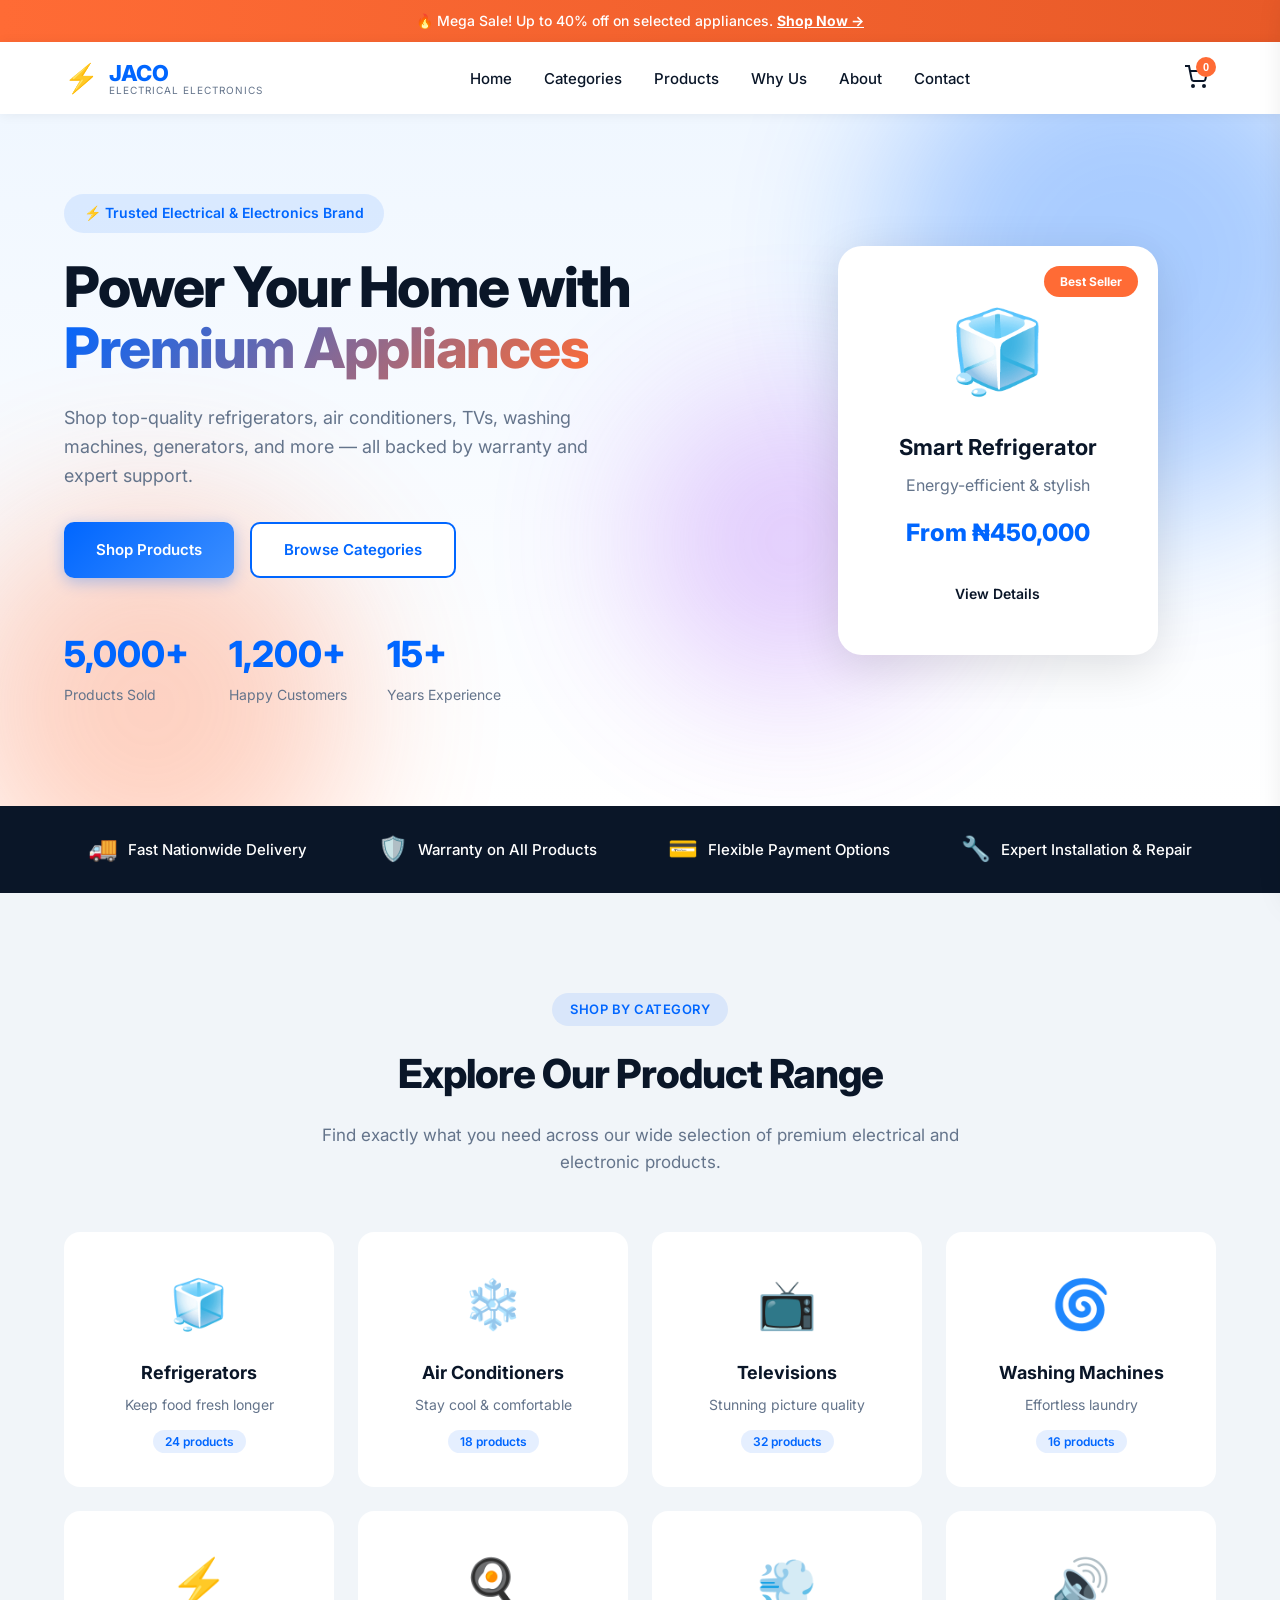
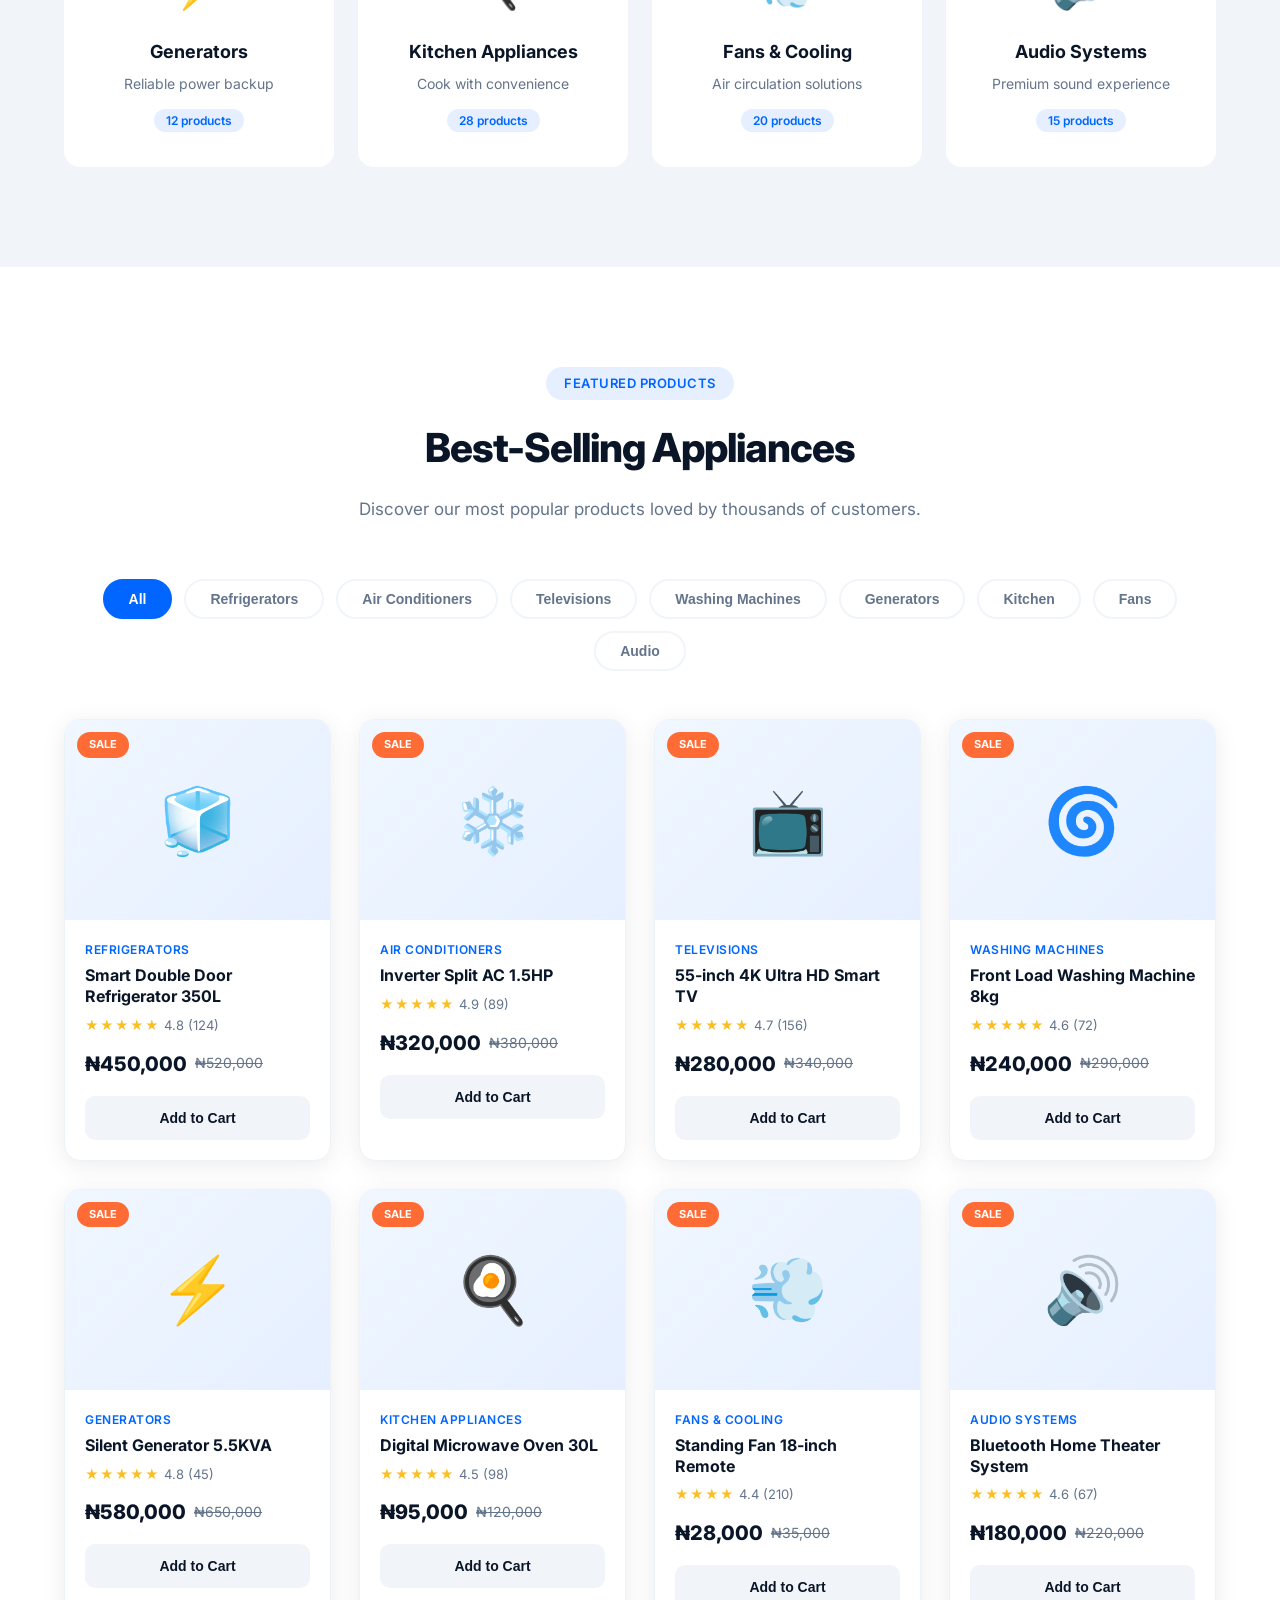
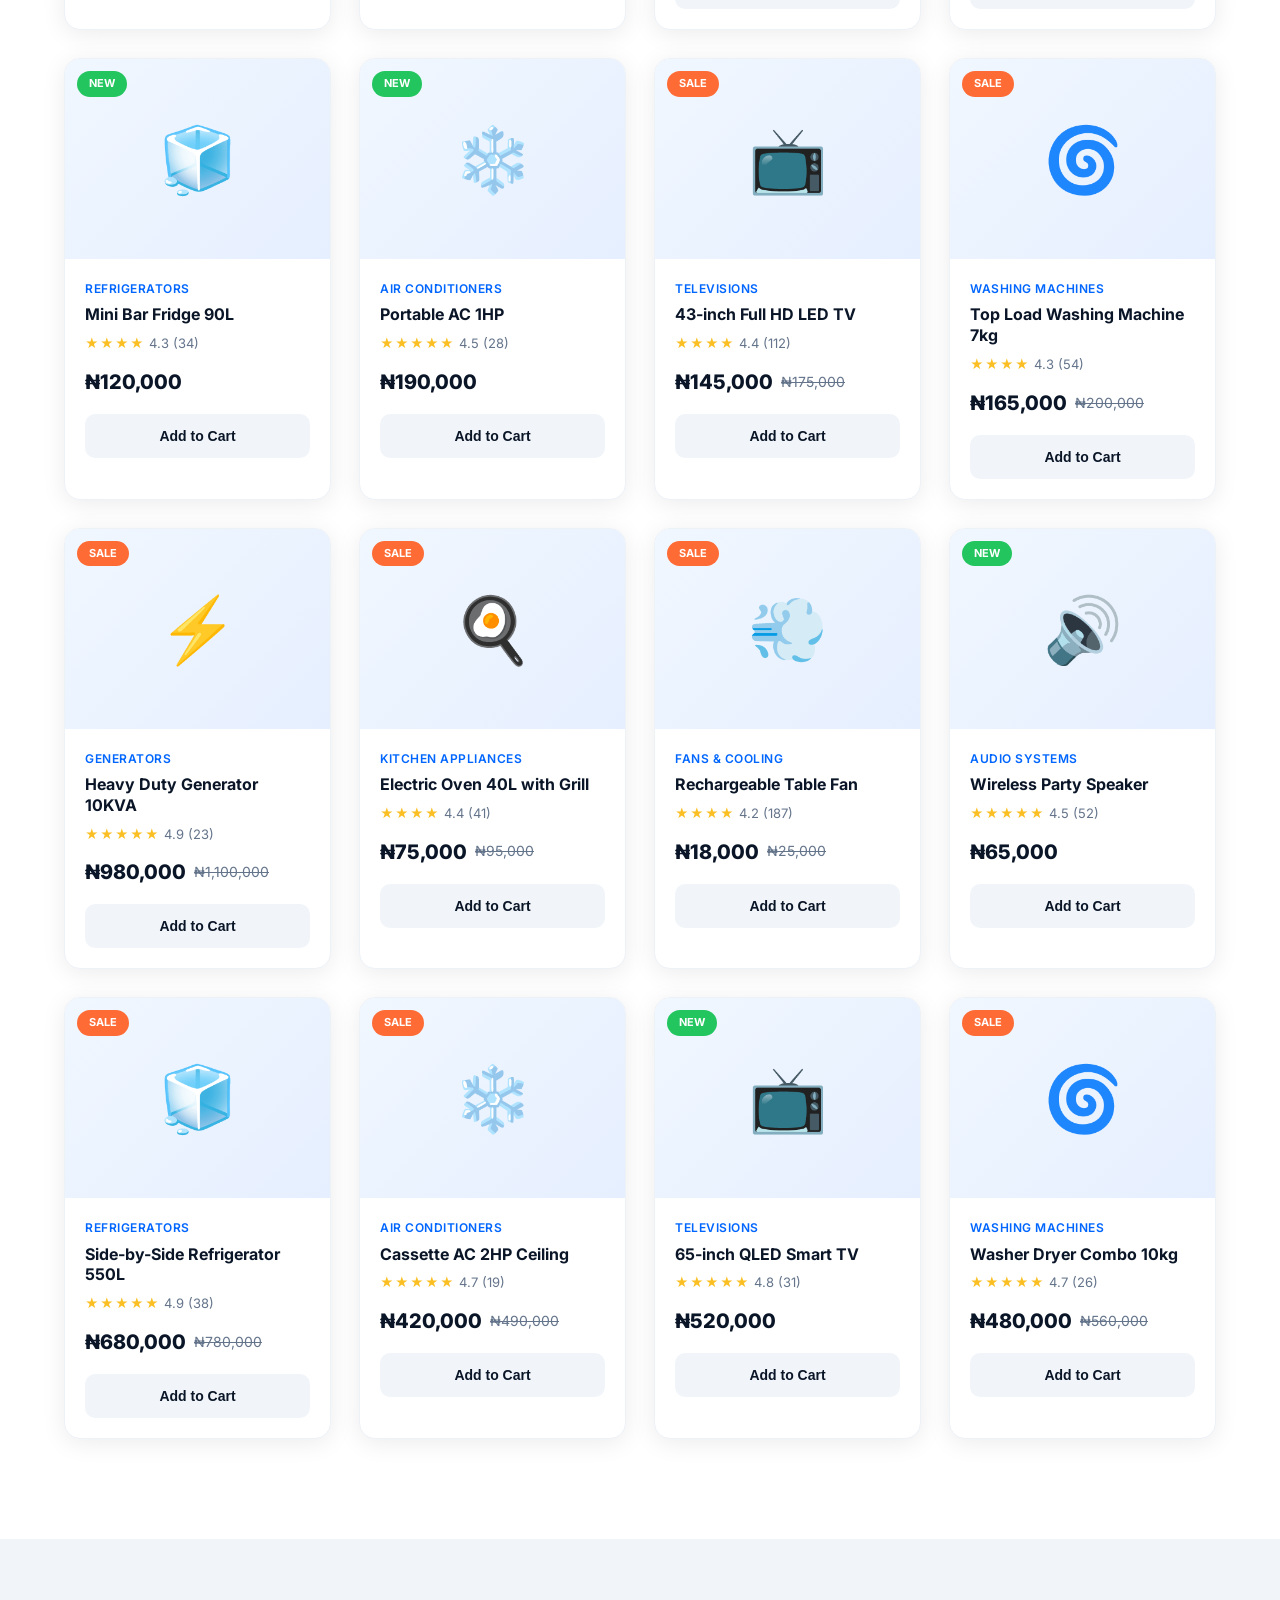
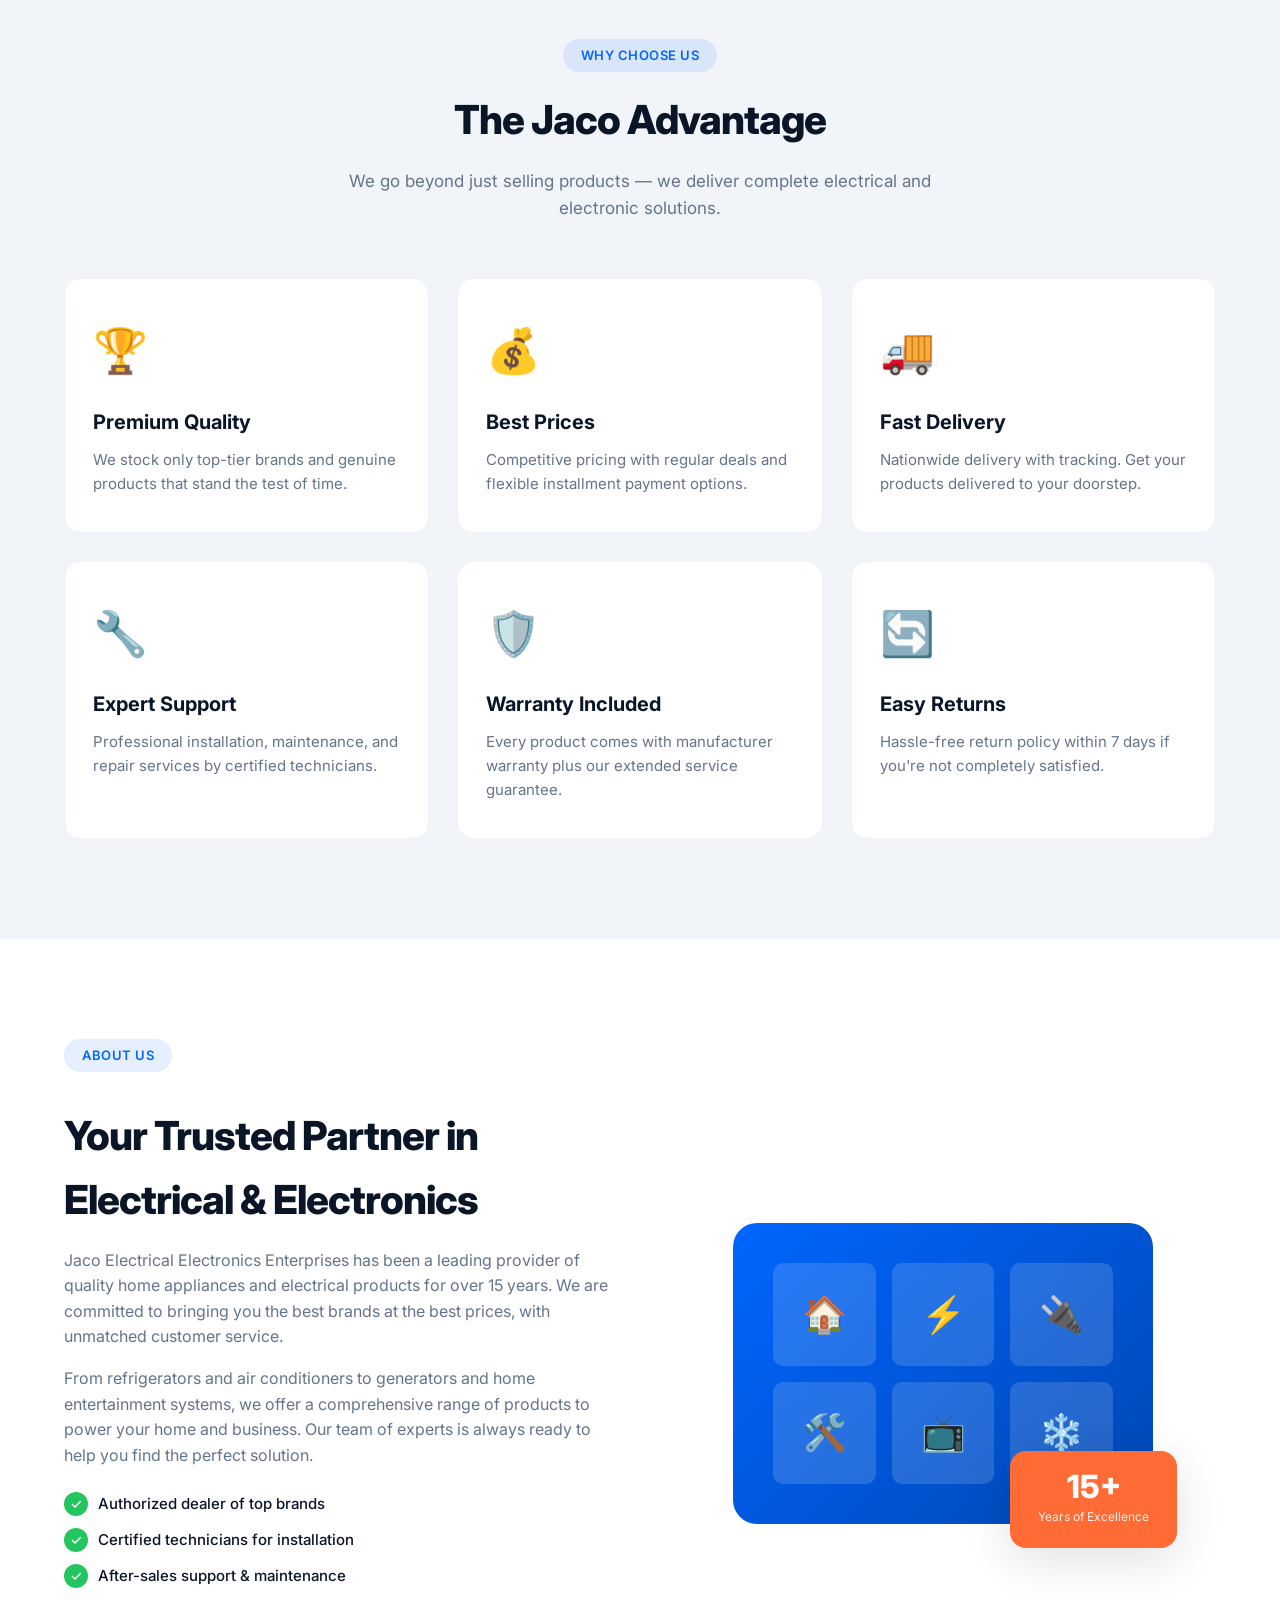
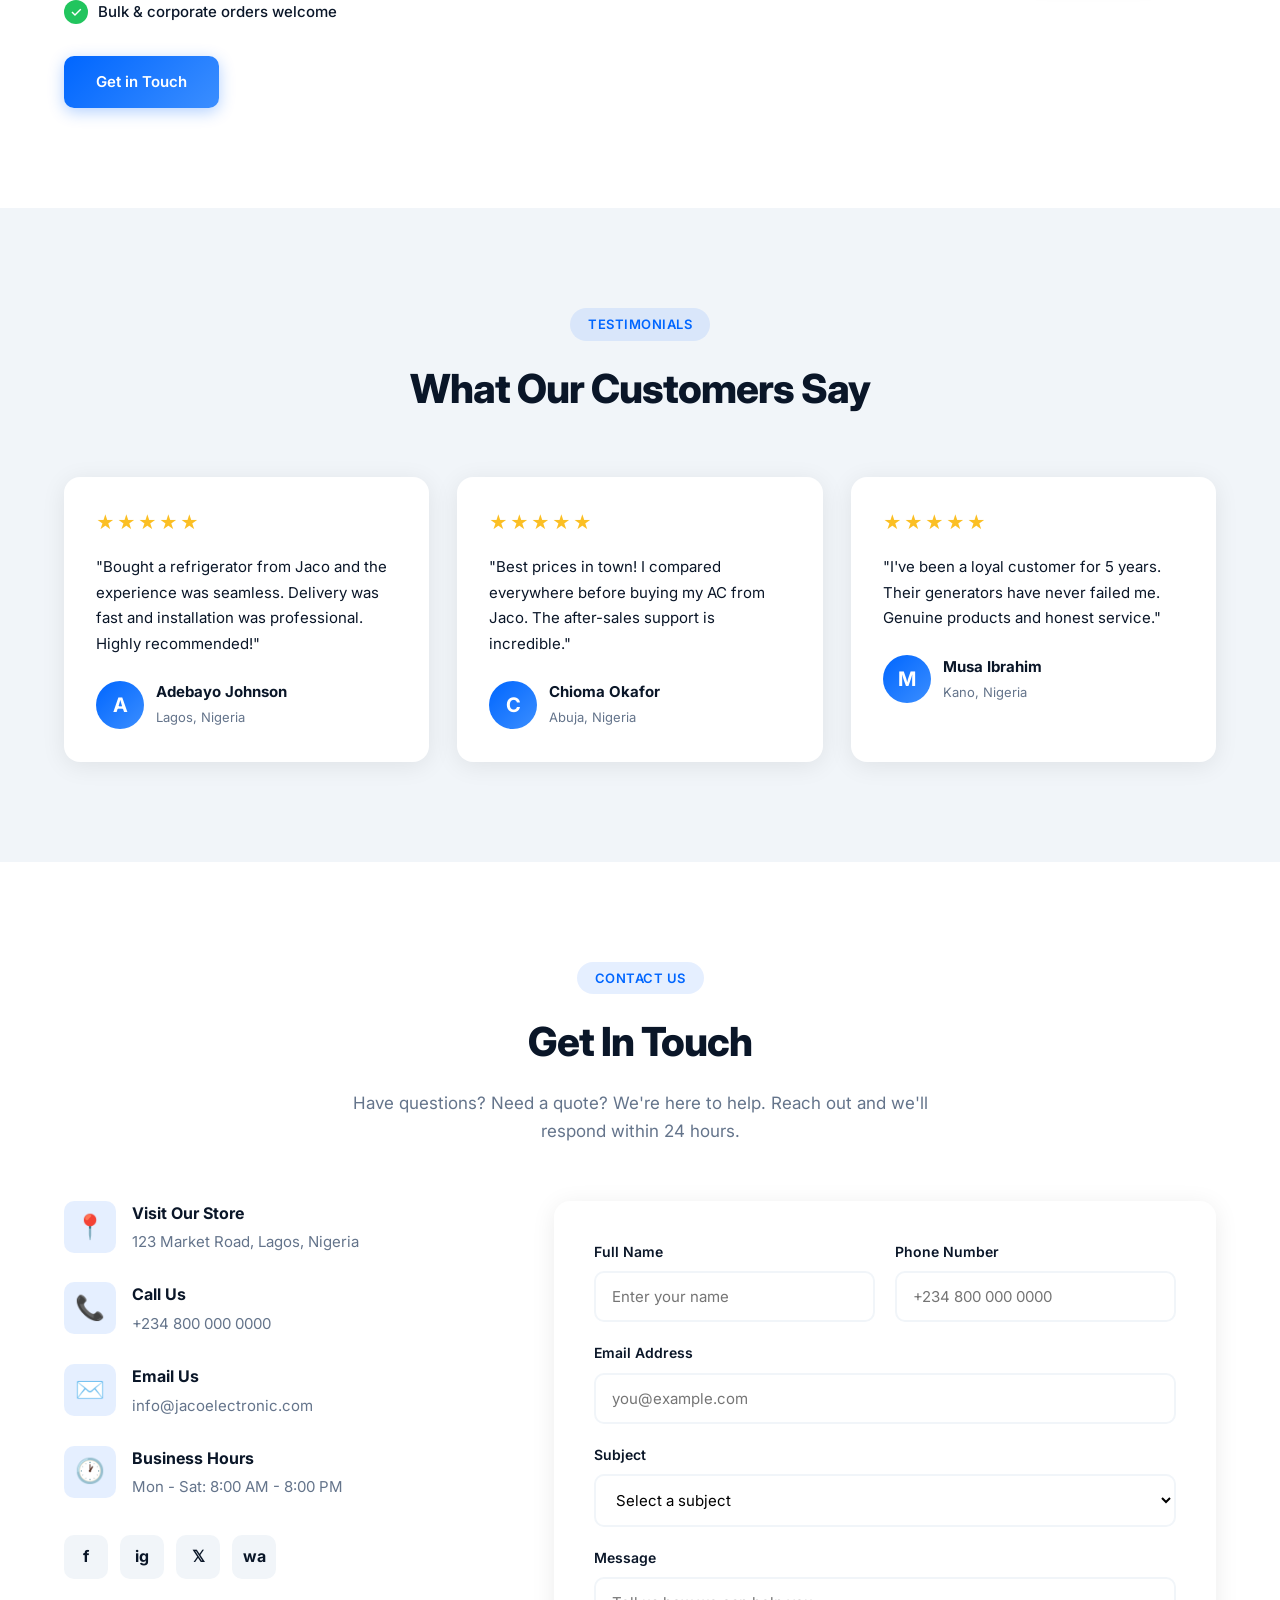
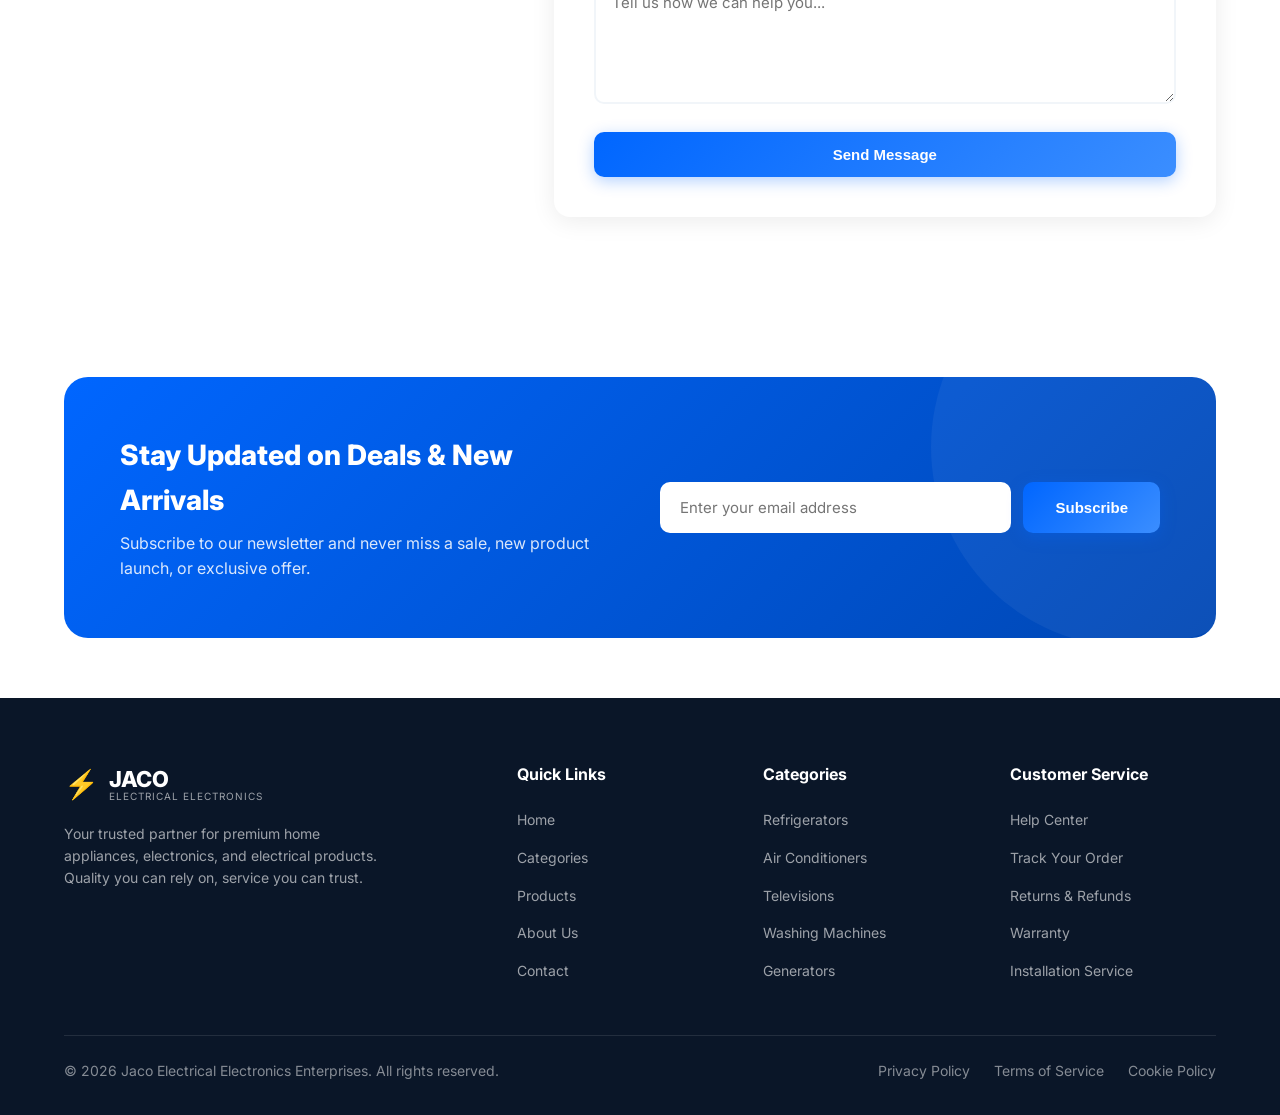
==== index.html @ e0b10ef4 "Add files via upload" ====
<!DOCTYPE html>
<html lang="en">
<head>
    <meta charset="UTF-8">
    <meta name="viewport" content="width=device-width, initial-scale=1.0">
    <title>Jaco Electrical Electronics Enterprises | Quality Home Appliances & Electronics</title>
    <meta name="description" content="Jaco Electrical Electronics Enterprises - Premium home appliances, electronics, and electrical products.">
    <link rel="preconnect" href="https://fonts.googleapis.com">
    <link rel="preconnect" href="https://fonts.gstatic.com" crossorigin>
    <link href="https://fonts.googleapis.com/css2?family=Inter:wght@300;400;500;600;700;800;900&display=swap" rel="stylesheet">
    <link rel="stylesheet" href="styles.css">
</head>
<body>

<div class="announcement-bar">
    <div class="container">
        <p>🔥 Mega Sale! Up to 40% off on selected appliances. <a href="#products">Shop Now →</a></p>
    </div>
</div>

<nav class="navbar" id="navbar">
    <div class="container nav-container">
        <a href="#home" class="logo">
            <span class="logo-icon">⚡</span>
            <div class="logo-text">
                <span class="logo-name">JACO</span>
                <span class="logo-sub">Electrical Electronics</span>
            </div>
        </a>
        <ul class="nav-menu" id="navMenu">
            <li><a href="#home">Home</a></li>
            <li><a href="#categories">Categories</a></li>
            <li><a href="#products">Products</a></li>
            <li><a href="#why-us">Why Us</a></li>
            <li><a href="#about">About</a></li>
            <li><a href="#contact">Contact</a></li>
        </ul>
        <div class="nav-actions">
            <button class="cart-btn" id="cartBtn" aria-label="Cart">
                <svg width="24" height="24" viewBox="0 0 24 24" fill="none" stroke="currentColor" stroke-width="2">
                    <circle cx="9" cy="21" r="1"/><circle cx="20" cy="21" r="1"/>
                    <path d="M1 1h4l2.68 13.39a2 2 0 0 0 2 1.61h9.72a2 2 0 0 0 2-1.61L23 6H6"/>
                </svg>
                <span class="cart-count" id="cartCount">0</span>
            </button>
            <button class="hamburger" id="hamburger" aria-label="Menu">
                <span></span><span></span><span></span>
            </button>
        </div>
    </div>
</nav>

<section class="hero" id="home">
    <div class="hero-bg">
        <div class="hero-orb orb-1"></div>
        <div class="hero-orb orb-2"></div>
        <div class="hero-orb orb-3"></div>
    </div>
    <div class="container hero-container">
        <div class="hero-content">
            <span class="hero-badge">⚡ Trusted Electrical & Electronics Brand</span>
            <h1 class="hero-title">Power Your Home with <span class="gradient-text">Premium Appliances</span></h1>
            <p class="hero-subtitle">Shop top-quality refrigerators, air conditioners, TVs, washing machines, generators, and more — all backed by warranty and expert support.</p>
            <div class="hero-buttons">
                <a href="#products" class="btn btn-primary">Shop Products</a>
                <a href="#categories" class="btn btn-secondary">Browse Categories</a>
            </div>
            <div class="hero-stats">
                <div class="stat">
                    <span class="stat-number" data-target="5000">0</span>
                    <span class="stat-label">Products Sold</span>
                </div>
                <div class="stat">
                    <span class="stat-number" data-target="1200">0</span>
                    <span class="stat-label">Happy Customers</span>
                </div>
                <div class="stat">
                    <span class="stat-number" data-target="15">0</span>
                    <span class="stat-label">Years Experience</span>
                </div>
            </div>
        </div>
        <div class="hero-visual">
            <div class="hero-card">
                <div class="hero-card-badge">Best Seller</div>
                <div class="hero-card-icon">🧊</div>
                <h3>Smart Refrigerator</h3>
                <p>Energy-efficient & stylish</p>
                <div class="hero-card-price">From ₦450,000</div>
                <a href="#products" class="btn btn-small">View Details</a>
            </div>
        </div>
    </div>
</section>

<section class="trust-strip">
    <div class="container">
        <div class="trust-items">
            <div class="trust-item"><span class="trust-icon">🚚</span><span>Fast Nationwide Delivery</span></div>
            <div class="trust-item"><span class="trust-icon">🛡️</span><span>Warranty on All Products</span></div>
            <div class="trust-item"><span class="trust-icon">💳</span><span>Flexible Payment Options</span></div>
            <div class="trust-item"><span class="trust-icon">🔧</span><span>Expert Installation & Repair</span></div>
        </div>
    </div>
</section>

<section class="categories" id="categories">
    <div class="container">
        <div class="section-header">
            <span class="section-tag">Shop by Category</span>
            <h2 class="section-title">Explore Our Product Range</h2>
            <p class="section-desc">Find exactly what you need across our wide selection of premium electrical and electronic products.</p>
        </div>
        <div class="category-grid">
            <a href="#products" class="category-card" data-filter="refrigerator">
                <div class="category-icon">🧊</div><h3>Refrigerators</h3><p>Keep food fresh longer</p><span class="category-count">24 products</span>
            </a>
            <a href="#products" class="category-card" data-filter="ac">
                <div class="category-icon">❄️</div><h3>Air Conditioners</h3><p>Stay cool & comfortable</p><span class="category-count">18 products</span>
            </a>
            <a href="#products" class="category-card" data-filter="tv">
                <div class="category-icon">📺</div><h3>Televisions</h3><p>Stunning picture quality</p><span class="category-count">32 products</span>
            </a>
            <a href="#products" class="category-card" data-filter="washing">
                <div class="category-icon">🌀</div><h3>Washing Machines</h3><p>Effortless laundry</p><span class="category-count">16 products</span>
            </a>
            <a href="#products" class="category-card" data-filter="generator">
                <div class="category-icon">⚡</div><h3>Generators</h3><p>Reliable power backup</p><span class="category-count">12 products</span>
            </a>
            <a href="#products" class="category-card" data-filter="microwave">
                <div class="category-icon">🍳</div><h3>Kitchen Appliances</h3><p>Cook with convenience</p><span class="category-count">28 products</span>
            </a>
            <a href="#products" class="category-card" data-filter="fan">
                <div class="category-icon">💨</div><h3>Fans & Cooling</h3><p>Air circulation solutions</p><span class="category-count">20 products</span>
            </a>
            <a href="#products" class="category-card" data-filter="audio">
                <div class="category-icon">🔊</div><h3>Audio Systems</h3><p>Premium sound experience</p><span class="category-count">15 products</span>
            </a>
        </div>
    </div>
</section>

<section class="products" id="products">
    <div class="container">
        <div class="section-header">
            <span class="section-tag">Featured Products</span>
            <h2 class="section-title">Best-Selling Appliances</h2>
            <p class="section-desc">Discover our most popular products loved by thousands of customers.</p>
        </div>
        <div class="filter-bar" id="filterBar">
            <button class="filter-btn active" data-filter="all">All</button>
            <button class="filter-btn" data-filter="refrigerator">Refrigerators</button>
            <button class="filter-btn" data-filter="ac">Air Conditioners</button>
            <button class="filter-btn" data-filter="tv">Televisions</button>
            <button class="filter-btn" data-filter="washing">Washing Machines</button>
            <button class="filter-btn" data-filter="generator">Generators</button>
            <button class="filter-btn" data-filter="microwave">Kitchen</button>
            <button class="filter-btn" data-filter="fan">Fans</button>
            <button class="filter-btn" data-filter="audio">Audio</button>
        </div>
        <div class="product-grid" id="productGrid"></div>
    </div>
</section>

<section class="why-us" id="why-us">
    <div class="container">
        <div class="section-header">
            <span class="section-tag">Why Choose Us</span>
            <h2 class="section-title">The Jaco Advantage</h2>
            <p class="section-desc">We go beyond just selling products — we deliver complete electrical and electronic solutions.</p>
        </div>
        <div class="features-grid">
            <div class="feature-card"><div class="feature-icon">🏆</div><h3>Premium Quality</h3><p>We stock only top-tier brands and genuine products that stand the test of time.</p></div>
            <div class="feature-card"><div class="feature-icon">💰</div><h3>Best Prices</h3><p>Competitive pricing with regular deals and flexible installment payment options.</p></div>
            <div class="feature-card"><div class="feature-icon">🚚</div><h3>Fast Delivery</h3><p>Nationwide delivery with tracking. Get your products delivered to your doorstep.</p></div>
            <div class="feature-card"><div class="feature-icon">🔧</div><h3>Expert Support</h3><p>Professional installation, maintenance, and repair services by certified technicians.</p></div>
            <div class="feature-card"><div class="feature-icon">🛡️</div><h3>Warranty Included</h3><p>Every product comes with manufacturer warranty plus our extended service guarantee.</p></div>
            <div class="feature-card"><div class="feature-icon">🔄</div><h3>Easy Returns</h3><p>Hassle-free return policy within 7 days if you're not completely satisfied.</p></div>
        </div>
    </div>
</section>

<section class="about" id="about">
    <div class="container">
        <div class="about-container">
            <div class="about-content">
                <span class="section-tag">About Us</span>
                <h2 class="section-title">Your Trusted Partner in Electrical & Electronics</h2>
                <p class="about-text">Jaco Electrical Electronics Enterprises has been a leading provider of quality home appliances and electrical products for over 15 years. We are committed to bringing you the best brands at the best prices, with unmatched customer service.</p>
                <p class="about-text">From refrigerators and air conditioners to generators and home entertainment systems, we offer a comprehensive range of products to power your home and business. Our team of experts is always ready to help you find the perfect solution.</p>
                <div class="about-features">
                    <div class="about-feature"><span class="check">✓</span> Authorized dealer of top brands</div>
                    <div class="about-feature"><span class="check">✓</span> Certified technicians for installation</div>
                    <div class="about-feature"><span class="check">✓</span> After-sales support & maintenance</div>
                    <div class="about-feature"><span class="check">✓</span> Bulk & corporate orders welcome</div>
                </div>
                <a href="#contact" class="btn btn-primary">Get in Touch</a>
            </div>
            <div class="about-visual">
                <div class="about-image-card">
                    <div class="about-icon-grid">
                        <div class="about-icon-item">🏠</div><div class="about-icon-item">⚡</div><div class="about-icon-item">🔌</div>
                        <div class="about-icon-item">🛠️</div><div class="about-icon-item">📺</div><div class="about-icon-item">❄️</div>
                    </div>
                    <div class="about-experience-badge">
                        <span class="exp-number">15+</span><span class="exp-label">Years of Excellence</span>
                    </div>
                </div>
            </div>
        </div>
    </div>
</section>

<section class="testimonials">
    <div class="container">
        <div class="section-header">
            <span class="section-tag">Testimonials</span>
            <h2 class="section-title">What Our Customers Say</h2>
        </div>
        <div class="testimonial-grid">
            <div class="testimonial-card">
                <div class="stars">★★★★★</div>
                <p>"Bought a refrigerator from Jaco and the experience was seamless. Delivery was fast and installation was professional. Highly recommended!"</p>
                <div class="testimonial-author"><div class="author-avatar">A</div><div><strong>Adebayo Johnson</strong><span>Lagos, Nigeria</span></div></div>
            </div>
            <div class="testimonial-card">
                <div class="stars">★★★★★</div>
                <p>"Best prices in town! I compared everywhere before buying my AC from Jaco. The after-sales support is incredible."</p>
                <div class="testimonial-author"><div class="author-avatar">C</div><div><strong>Chioma Okafor</strong><span>Abuja, Nigeria</span></div></div>
            </div>
            <div class="testimonial-card">
                <div class="stars">★★★★★</div>
                <p>"I've been a loyal customer for 5 years. Their generators have never failed me. Genuine products and honest service."</p>
                <div class="testimonial-author"><div class="author-avatar">M</div><div><strong>Musa Ibrahim</strong><span>Kano, Nigeria</span></div></div>
            </div>
        </div>
    </div>
</section>

<section class="contact" id="contact">
    <div class="container">
        <div class="section-header">
            <span class="section-tag">Contact Us</span>
            <h2 class="section-title">Get In Touch</h2>
            <p class="section-desc">Have questions? Need a quote? We're here to help. Reach out and we'll respond within 24 hours.</p>
        </div>
        <div class="contact-container">
            <div class="contact-info">
                <div class="contact-item"><div class="contact-icon">📍</div><div><h4>Visit Our Store</h4><p>123 Market Road, Lagos, Nigeria</p></div></div>
                <div class="contact-item"><div class="contact-icon">📞</div><div><h4>Call Us</h4><p>+234 800 000 0000</p></div></div>
                <div class="contact-item"><div class="contact-icon">✉️</div><div><h4>Email Us</h4><p>info@jacoelectronic.com</p></div></div>
                <div class="contact-item"><div class="contact-icon">🕐</div><div><h4>Business Hours</h4><p>Mon - Sat: 8:00 AM - 8:00 PM</p></div></div>
                <div class="contact-socials">
                    <a href="#" class="social-link" aria-label="Facebook">f</a>
                    <a href="#" class="social-link" aria-label="Instagram">ig</a>
                    <a href="#" class="social-link" aria-label="Twitter">𝕏</a>
                    <a href="#" class="social-link" aria-label="WhatsApp">wa</a>
                </div>
            </div>
            <form class="contact-form" id="contactForm">
                <div class="form-row">
                    <div class="form-group"><label>Full Name</label><input type="text" name="name" placeholder="Enter your name" required></div>
                    <div class="form-group"><label>Phone Number</label><input type="tel" name="phone" placeholder="+234 800 000 0000" required></div>
                </div>
                <div class="form-group"><label>Email Address</label><input type="email" name="email" placeholder="you@example.com" required></div>
                <div class="form-group"><label>Subject</label><select name="subject" required>
                    <option value="">Select a subject</option>
                    <option>Product Inquiry</option><option>Price Quote Request</option><option>Installation Service</option>
                    <option>Repair & Maintenance</option><option>Bulk / Corporate Order</option><option>Other</option>
                </select></div>
                <div class="form-group"><label>Message</label><textarea name="message" rows="5" placeholder="Tell us how we can help you..." required></textarea></div>
                <button type="submit" class="btn btn-primary btn-full">Send Message</button>
                <div class="form-success" id="formSuccess">✓ Thank you! Your message has been sent. We'll get back to you within 24 hours.</div>
            </form>
        </div>
    </div>
</section>

<section class="newsletter">
    <div class="container">
        <div class="newsletter-box">
            <div class="newsletter-content">
                <h2>Stay Updated on Deals & New Arrivals</h2>
                <p>Subscribe to our newsletter and never miss a sale, new product launch, or exclusive offer.</p>
            </div>
            <form class="newsletter-form" id="newsletterForm">
                <input type="email" placeholder="Enter your email address" required>
                <button type="submit" class="btn btn-primary">Subscribe</button>
            </form>
        </div>
    </div>
</section>

<footer class="footer">
    <div class="container">
        <div class="footer-grid">
            <div class="footer-col">
                <a href="#home" class="logo">
                    <span class="logo-icon">⚡</span>
                    <div class="logo-text"><span class="logo-name">JACO</span><span class="logo-sub">Electrical Electronics</span></div>
                </a>
                <p class="footer-desc">Your trusted partner for premium home appliances, electronics, and electrical products. Quality you can rely on, service you can trust.</p>
            </div>
            <div class="footer-col"><h4>Quick Links</h4><ul>
                <li><a href="#home">Home</a></li><li><a href="#categories">Categories</a></li>
                <li><a href="#products">Products</a></li><li><a href="#about">About Us</a></li><li><a href="#contact">Contact</a></li>
            </ul></div>
            <div class="footer-col"><h4>Categories</h4><ul>
                <li><a href="#products">Refrigerators</a></li><li><a href="#products">Air Conditioners</a></li>
                <li><a href="#products">Televisions</a></li><li><a href="#products">Washing Machines</a></li><li><a href="#products">Generators</a></li>
            </ul></div>
            <div class="footer-col"><h4>Customer Service</h4><ul>
                <li><a href="#contact">Help Center</a></li><li><a href="#contact">Track Your Order</a></li>
                <li><a href="#contact">Returns & Refunds</a></li><li><a href="#contact">Warranty</a></li><li><a href="#contact">Installation Service</a></li>
            </ul></div>
        </div>
        <div class="footer-bottom">
            <p>&copy; 2026 Jaco Electrical Electronics Enterprises. All rights reserved.</p>
            <div class="footer-links"><a href="#">Privacy Policy</a><a href="#">Terms of Service</a><a href="#">Cookie Policy</a></div>
        </div>
    </div>
</footer>

<div class="cart-overlay" id="cartOverlay"></div>
<div class="cart-drawer" id="cartDrawer">
    <div class="cart-header"><h3>Your Cart (<span id="cartItemCount">0</span>)</h3><button class="cart-close" id="cartClose">✕</button></div>
    <div class="cart-body" id="cartBody">
        <div class="cart-empty" id="cartEmpty">
            <div class="cart-empty-icon">🛒</div><p>Your cart is empty</p>
            <a href="#products" class="btn btn-small" id="cartShopBtn">Start Shopping</a>
        </div>
    </div>
    <div class="cart-footer" id="cartFooter" style="display:none;">
        <div class="cart-total"><span>Total:</span><span id="cartTotal">₦0</span></div>
        <button class="btn btn-primary btn-full" id="checkoutBtn">Checkout via WhatsApp</button>
    </div>
</div>

<script src="script.js"></script>
</body>
</html>
---- styles.css ----
*, *::before, *::after { margin: 0; padding: 0; box-sizing: border-box; }

:root {
    --primary: #0066ff; --primary-dark: #0047b3; --primary-light: #3b8eff;
    --accent: #ff6b35; --accent-dark: #e85a28; --dark: #0a1628; --dark-2: #142340;
    --gray: #64748b; --gray-light: #f1f5f9; --white: #ffffff; --success: #22c55e;
    --radius: 16px; --radius-sm: 10px; --shadow: 0 4px 24px rgba(0,0,0,0.08);
    --shadow-lg: 0 12px 48px rgba(0,0,0,0.12); --transition: all 0.3s cubic-bezier(0.4,0,0.2,1);
}

html { scroll-behavior: smooth; }
body { font-family: 'Inter', -apple-system, BlinkMacSystemFont, sans-serif; color: var(--dark); line-height: 1.6; background: var(--white); overflow-x: hidden; }
.container { max-width: 1200px; margin: 0 auto; padding: 0 24px; }
a { text-decoration: none; color: inherit; }
ul { list-style: none; }

.btn { display: inline-flex; align-items: center; justify-content: center; gap: 8px; padding: 14px 32px; border-radius: var(--radius-sm); font-weight: 600; font-size: 15px; cursor: pointer; border: none; transition: var(--transition); white-space: nowrap; }
.btn-primary { background: linear-gradient(135deg, var(--primary), var(--primary-light)); color: var(--white); box-shadow: 0 4px 16px rgba(0,102,255,0.3); }
.btn-primary:hover { transform: translateY(-2px); box-shadow: 0 8px 24px rgba(0,102,255,0.4); }
.btn-secondary { background: var(--white); color: var(--primary); border: 2px solid var(--primary); }
.btn-secondary:hover { background: var(--primary); color: var(--white); transform: translateY(-2px); }
.btn-small { padding: 10px 24px; font-size: 14px; }
.btn-full { width: 100%; }

.announcement-bar { background: linear-gradient(90deg, var(--accent), var(--accent-dark)); color: var(--white); text-align: center; padding: 10px; font-size: 14px; font-weight: 500; }
.announcement-bar a { text-decoration: underline; font-weight: 700; }

.navbar { position: sticky; top: 0; z-index: 1000; background: rgba(255,255,255,0.95); backdrop-filter: blur(12px); box-shadow: 0 1px 12px rgba(0,0,0,0.06); transition: var(--transition); }
.navbar.scrolled { box-shadow: 0 4px 24px rgba(0,0,0,0.1); }
.nav-container { display: flex; align-items: center; justify-content: space-between; height: 72px; }
.logo { display: flex; align-items: center; gap: 10px; }
.logo-icon { font-size: 28px; }
.logo-text { display: flex; flex-direction: column; line-height: 1.1; }
.logo-name { font-size: 22px; font-weight: 800; color: var(--primary); letter-spacing: -0.5px; }
.logo-sub { font-size: 10px; color: var(--gray); text-transform: uppercase; letter-spacing: 1px; }
.nav-menu { display: flex; gap: 32px; }
.nav-menu a { font-weight: 500; font-size: 15px; color: var(--dark); transition: var(--transition); position: relative; }
.nav-menu a::after { content: ''; position: absolute; bottom: -4px; left: 0; width: 0; height: 2px; background: var(--primary); transition: var(--transition); }
.nav-menu a:hover { color: var(--primary); }
.nav-menu a:hover::after { width: 100%; }
.nav-actions { display: flex; align-items: center; gap: 16px; }
.cart-btn { position: relative; background: none; border: none; cursor: pointer; color: var(--dark); padding: 8px; transition: var(--transition); }
.cart-btn:hover { color: var(--primary); }
.cart-count { position: absolute; top: 0; right: 0; background: var(--accent); color: var(--white); font-size: 11px; font-weight: 700; width: 20px; height: 20px; border-radius: 50%; display: flex; align-items: center; justify-content: center; }
.hamburger { display: none; flex-direction: column; gap: 5px; background: none; border: none; cursor: pointer; padding: 8px; }
.hamburger span { width: 24px; height: 3px; background: var(--dark); border-radius: 2px; transition: var(--transition); }

.hero { position: relative; padding: 80px 0 100px; overflow: hidden; background: linear-gradient(180deg, #f0f7ff 0%, #ffffff 100%); }
.hero-bg { position: absolute; top: 0; left: 0; width: 100%; height: 100%; overflow: hidden; z-index: 0; }
.hero-orb { position: absolute; border-radius: 50%; filter: blur(80px); opacity: 0.3; }
.orb-1 { width: 500px; height: 500px; background: var(--primary); top: -100px; right: -100px; }
.orb-2 { width: 400px; height: 400px; background: var(--accent); bottom: -100px; left: -50px; }
.orb-3 { width: 300px; height: 300px; background: #a855f7; top: 40%; left: 50%; }
.hero-container { position: relative; z-index: 1; display: grid; grid-template-columns: 1.2fr 0.8fr; gap: 60px; align-items: center; }
.hero-badge { display: inline-block; background: rgba(0,102,255,0.1); color: var(--primary); padding: 8px 20px; border-radius: 50px; font-size: 14px; font-weight: 600; margin-bottom: 24px; }
.hero-title { font-size: 56px; font-weight: 800; line-height: 1.1; letter-spacing: -1.5px; margin-bottom: 24px; }
.gradient-text { background: linear-gradient(135deg, var(--primary), var(--accent)); -webkit-background-clip: text; -webkit-text-fill-color: transparent; background-clip: text; }
.hero-subtitle { font-size: 18px; color: var(--gray); margin-bottom: 32px; max-width: 540px; }
.hero-buttons { display: flex; gap: 16px; margin-bottom: 48px; }
.hero-stats { display: flex; gap: 40px; }
.stat { display: flex; flex-direction: column; }
.stat-number { font-size: 36px; font-weight: 800; color: var(--primary); }
.stat-label { font-size: 14px; color: var(--gray); }
.hero-visual { display: flex; justify-content: center; }
.hero-card { position: relative; background: var(--white); border-radius: 24px; padding: 40px; text-align: center; box-shadow: var(--shadow-lg); width: 320px; animation: float 4s ease-in-out infinite; }
@keyframes float { 0%, 100% { transform: translateY(0); } 50% { transform: translateY(-15px); } }
.hero-card-badge { position: absolute; top: 20px; right: 20px; background: var(--accent); color: var(--white); padding: 6px 16px; border-radius: 50px; font-size: 12px; font-weight: 700; }
.hero-card-icon { font-size: 80px; margin-bottom: 16px; }
.hero-card h3 { font-size: 22px; font-weight: 700; margin-bottom: 8px; }
.hero-card p { color: var(--gray); margin-bottom: 16px; }
.hero-card-price { font-size: 24px; font-weight: 800; color: var(--primary); margin-bottom: 20px; }

.trust-strip { background: var(--dark); padding: 24px 0; }
.trust-items { display: flex; justify-content: space-around; flex-wrap: wrap; gap: 24px; }
.trust-item { display: flex; align-items: center; gap: 10px; color: var(--white); font-weight: 500; font-size: 15px; }
.trust-icon { font-size: 24px; }

.section-header { text-align: center; max-width: 640px; margin: 0 auto 56px; }
.section-tag { display: inline-block; background: rgba(0,102,255,0.1); color: var(--primary); padding: 6px 18px; border-radius: 50px; font-size: 13px; font-weight: 600; margin-bottom: 16px; text-transform: uppercase; letter-spacing: 0.5px; }
.section-title { font-size: 40px; font-weight: 800; letter-spacing: -1px; margin-bottom: 16px; }
.section-desc { font-size: 17px; color: var(--gray); }

.categories { padding: 100px 0; background: var(--gray-light); }
.category-grid { display: grid; grid-template-columns: repeat(4, 1fr); gap: 24px; }
.category-card { background: var(--white); border-radius: var(--radius); padding: 32px 24px; text-align: center; transition: var(--transition); border: 2px solid transparent; cursor: pointer; }
.category-card:hover { transform: translateY(-8px); box-shadow: var(--shadow-lg); border-color: var(--primary); }
.category-icon { font-size: 48px; margin-bottom: 16px; }
.category-card h3 { font-size: 18px; font-weight: 700; margin-bottom: 6px; }
.category-card p { font-size: 14px; color: var(--gray); margin-bottom: 12px; }
.category-count { font-size: 12px; color: var(--primary); font-weight: 600; background: rgba(0,102,255,0.1); padding: 4px 12px; border-radius: 50px; }

.products { padding: 100px 0; }
.filter-bar { display: flex; justify-content: center; flex-wrap: wrap; gap: 12px; margin-bottom: 48px; }
.filter-btn { padding: 10px 24px; border-radius: 50px; border: 2px solid var(--gray-light); background: var(--white); font-weight: 600; font-size: 14px; cursor: pointer; transition: var(--transition); color: var(--gray); }
.filter-btn:hover { border-color: var(--primary); color: var(--primary); }
.filter-btn.active { background: var(--primary); border-color: var(--primary); color: var(--white); }
.product-grid { display: grid; grid-template-columns: repeat(4, 1fr); gap: 28px; }
.product-card { background: var(--white); border-radius: var(--radius); overflow: hidden; box-shadow: var(--shadow); transition: var(--transition); border: 1px solid #edf2f7; }
.product-card:hover { transform: translateY(-6px); box-shadow: var(--shadow-lg); }
.product-image { height: 200px; display: flex; align-items: center; justify-content: center; font-size: 64px; background: linear-gradient(135deg, #f0f7ff, #e6efff); position: relative; }
.product-badge { position: absolute; top: 12px; left: 12px; background: var(--accent); color: var(--white); padding: 4px 12px; border-radius: 50px; font-size: 11px; font-weight: 700; }
.product-badge.new { background: var(--success); }
.product-info { padding: 20px; }
.product-category { font-size: 12px; color: var(--primary); font-weight: 600; text-transform: uppercase; letter-spacing: 0.5px; margin-bottom: 6px; }
.product-name { font-size: 16px; font-weight: 700; margin-bottom: 8px; line-height: 1.3; }
.product-rating { display: flex; align-items: center; gap: 4px; margin-bottom: 12px; font-size: 13px; color: var(--gray); }
.product-stars { color: #fbbf24; letter-spacing: 1px; }
.product-price-row { display: flex; align-items: center; gap: 8px; margin-bottom: 16px; }
.product-price { font-size: 20px; font-weight: 800; color: var(--dark); }
.product-old-price { font-size: 14px; color: var(--gray); text-decoration: line-through; }
.add-cart-btn { width: 100%; padding: 12px; background: var(--gray-light); border: 2px solid var(--gray-light); border-radius: var(--radius-sm); font-weight: 600; font-size: 14px; cursor: pointer; transition: var(--transition); color: var(--dark); }
.add-cart-btn:hover { background: var(--primary); border-color: var(--primary); color: var(--white); }

.why-us { padding: 100px 0; background: var(--gray-light); }
.features-grid { display: grid; grid-template-columns: repeat(3, 1fr); gap: 28px; }
.feature-card { background: var(--white); border-radius: var(--radius); padding: 36px 28px; transition: var(--transition); border: 1px solid #edf2f7; }
.feature-card:hover { transform: translateY(-6px); box-shadow: var(--shadow-lg); }
.feature-icon { font-size: 44px; margin-bottom: 20px; }
.feature-card h3 { font-size: 20px; font-weight: 700; margin-bottom: 10px; }
.feature-card p { color: var(--gray); font-size: 15px; }

.about { padding: 100px 0; }
.about-container { display: grid; grid-template-columns: 1fr 1fr; gap: 60px; align-items: center; }
.about-content .section-tag, .about-content .section-title, .about-content .section-desc { text-align: left; margin-left: 0; }
.about-content .section-title { margin-top: 16px; }
.about-text { color: var(--gray); font-size: 16px; margin-bottom: 16px; }
.about-features { margin: 24px 0 32px; }
.about-feature { display: flex; align-items: center; gap: 10px; margin-bottom: 12px; font-weight: 500; font-size: 15px; }
.about-feature .check { background: var(--success); color: var(--white); width: 24px; height: 24px; border-radius: 50%; display: flex; align-items: center; justify-content: center; font-size: 14px; flex-shrink: 0; }
.about-visual { display: flex; justify-content: center; }
.about-image-card { position: relative; background: linear-gradient(135deg, var(--primary), var(--primary-dark)); border-radius: 24px; padding: 40px; width: 100%; max-width: 420px; }
.about-icon-grid { display: grid; grid-template-columns: repeat(3, 1fr); gap: 16px; }
.about-icon-item { background: rgba(255,255,255,0.15); border-radius: var(--radius-sm); aspect-ratio: 1; display: flex; align-items: center; justify-content: center; font-size: 36px; backdrop-filter: blur(4px); }
.about-experience-badge { position: absolute; bottom: -24px; right: -24px; background: var(--accent); color: var(--white); border-radius: var(--radius); padding: 20px 28px; text-align: center; box-shadow: var(--shadow-lg); }
.exp-number { display: block; font-size: 32px; font-weight: 800; line-height: 1; }
.exp-label { font-size: 12px; opacity: 0.9; }

.testimonials { padding: 100px 0; background: var(--gray-light); }
.testimonial-grid { display: grid; grid-template-columns: repeat(3, 1fr); gap: 28px; }
.testimonial-card { background: var(--white); border-radius: var(--radius); padding: 32px; box-shadow: var(--shadow); transition: var(--transition); }
.testimonial-card:hover { transform: translateY(-4px); box-shadow: var(--shadow-lg); }
.stars { color: #fbbf24; font-size: 18px; letter-spacing: 2px; margin-bottom: 16px; }
.testimonial-card p { color: var(--dark); font-size: 15px; margin-bottom: 24px; line-height: 1.7; }
.testimonial-author { display: flex; align-items: center; gap: 12px; }
.author-avatar { width: 48px; height: 48px; border-radius: 50%; background: linear-gradient(135deg, var(--primary), var(--primary-light)); color: var(--white); display: flex; align-items: center; justify-content: center; font-weight: 700; font-size: 20px; }
.testimonial-author strong { display: block; font-size: 15px; }
.testimonial-author span { font-size: 13px; color: var(--gray); }

.contact { padding: 100px 0; }
.contact-container { display: grid; grid-template-columns: 1fr 1.5fr; gap: 48px; }
.contact-info { display: flex; flex-direction: column; gap: 28px; }
.contact-item { display: flex; gap: 16px; align-items: flex-start; }
.contact-icon { width: 52px; height: 52px; border-radius: var(--radius-sm); background: rgba(0,102,255,0.1); display: flex; align-items: center; justify-content: center; font-size: 24px; flex-shrink: 0; }
.contact-item h4 { font-size: 16px; font-weight: 700; margin-bottom: 4px; }
.contact-item p { color: var(--gray); font-size: 15px; }
.contact-socials { display: flex; gap: 12px; margin-top: 8px; }
.social-link { width: 44px; height: 44px; border-radius: var(--radius-sm); background: var(--gray-light); display: flex; align-items: center; justify-content: center; font-weight: 700; font-size: 16px; color: var(--dark); transition: var(--transition); }
.social-link:hover { background: var(--primary); color: var(--white); transform: translateY(-3px); }
.contact-form { background: var(--white); border-radius: var(--radius); padding: 40px; box-shadow: var(--shadow); }
.form-row { display: grid; grid-template-columns: 1fr 1fr; gap: 20px; }
.form-group { margin-bottom: 20px; }
.form-group label { display: block; font-weight: 600; font-size: 14px; margin-bottom: 8px; }
.form-group input, .form-group select, .form-group textarea { width: 100%; padding: 14px 16px; border: 2px solid var(--gray-light); border-radius: var(--radius-sm); font-size: 15px; font-family: inherit; transition: var(--transition); background: var(--white); }
.form-group input:focus, .form-group select:focus, .form-group textarea:focus { outline: none; border-color: var(--primary); box-shadow: 0 0 0 4px rgba(0,102,255,0.1); }
.form-group textarea { resize: vertical; }
.form-success { display: none; margin-top: 16px; padding: 16px; background: rgba(34,197,94,0.1); color: #16a34a; border-radius: var(--radius-sm); font-weight: 600; font-size: 14px; text-align: center; }
.form-success.show { display: block; animation: slideDown 0.4s ease; }
@keyframes slideDown { from { opacity: 0; transform: translateY(-10px); } to { opacity: 1; transform: translateY(0); } }

.newsletter { padding: 60px 0; }
.newsletter-box { background: linear-gradient(135deg, var(--primary), var(--primary-dark)); border-radius: 24px; padding: 56px; display: grid; grid-template-columns: 1fr 1fr; gap: 40px; align-items: center; position: relative; overflow: hidden; }
.newsletter-box::before { content: ''; position: absolute; top: -50%; right: -10%; width: 400px; height: 400px; background: rgba(255,255,255,0.05); border-radius: 50%; }
.newsletter-content h2 { color: var(--white); font-size: 28px; font-weight: 800; margin-bottom: 8px; }
.newsletter-content p { color: rgba(255,255,255,0.85); font-size: 16px; }
.newsletter-form { display: flex; gap: 12px; position: relative; z-index: 1; }
.newsletter-form input { flex: 1; padding: 16px 20px; border: none; border-radius: var(--radius-sm); font-size: 15px; font-family: inherit; }
.newsletter-form input:focus { outline: none; box-shadow: 0 0 0 4px rgba(255,255,255,0.2); }

.footer { background: var(--dark); color: var(--white); padding: 64px 0 32px; }
.footer-grid { display: grid; grid-template-columns: 2fr 1fr 1fr 1fr; gap: 40px; margin-bottom: 40px; }
.footer .logo-name { color: var(--white); }
.footer .logo-sub { color: rgba(255,255,255,0.6); }
.footer-desc { color: rgba(255,255,255,0.6); font-size: 14px; margin-top: 16px; max-width: 320px; }
.footer-col h4 { font-size: 16px; font-weight: 700; margin-bottom: 20px; }
.footer-col ul li { margin-bottom: 12px; }
.footer-col ul a { color: rgba(255,255,255,0.6); font-size: 14px; transition: var(--transition); }
.footer-col ul a:hover { color: var(--white); padding-left: 4px; }
.footer-bottom { border-top: 1px solid rgba(255,255,255,0.1); padding-top: 24px; display: flex; justify-content: space-between; align-items: center; flex-wrap: wrap; gap: 16px; }
.footer-bottom p { color: rgba(255,255,255,0.5); font-size: 14px; }
.footer-links { display: flex; gap: 24px; }
.footer-links a { color: rgba(255,255,255,0.5); font-size: 14px; transition: var(--transition); }
.footer-links a:hover { color: var(--white); }

.cart-overlay { position: fixed; top: 0; left: 0; width: 100%; height: 100%; background: rgba(0,0,0,0.5); z-index: 2000; opacity: 0; visibility: hidden; transition: var(--transition); }
.cart-overlay.open { opacity: 1; visibility: visible; }
.cart-drawer { position: fixed; top: 0; right: -420px; width: 400px; max-width: 100%; height: 100%; background: var(--white); z-index: 2001; transition: right 0.3s ease; display: flex; flex-direction: column; box-shadow: -8px 0 32px rgba(0,0,0,0.15); }
.cart-drawer.open { right: 0; }
.cart-header { display: flex; justify-content: space-between; align-items: center; padding: 24px; border-bottom: 1px solid var(--gray-light); }
.cart-header h3 { font-size: 20px; font-weight: 700; }
.cart-close { background: none; border: none; font-size: 20px; cursor: pointer; color: var(--gray); transition: var(--transition); width: 36px; height: 36px; border-radius: 50%; display: flex; align-items: center; justify-content: center; }
.cart-close:hover { background: var(--gray-light); color: var(--dark); }
.cart-body { flex: 1; overflow-y: auto; padding: 24px; }
.cart-empty { text-align: center; padding: 60px 20px; }
.cart-empty-icon { font-size: 64px; margin-bottom: 16px; opacity: 0.3; }
.cart-empty p { color: var(--gray); margin-bottom: 20px; font-size: 16px; }
.cart-item { display: flex; gap: 12px; padding: 16px 0; border-bottom: 1px solid var(--gray-light); }
.cart-item-icon { font-size: 40px; width: 64px; height: 64px; border-radius: var(--radius-sm); background: var(--gray-light); display: flex; align-items: center; justify-content: center; flex-shrink: 0; }
.cart-item-info { flex: 1; }
.cart-item-info h4 { font-size: 14px; font-weight: 600; margin-bottom: 4px; }
.cart-item-price { font-size: 14px; font-weight: 700; color: var(--primary); }
.cart-item-controls { display: flex; align-items: center; gap: 8px; margin-top: 8px; }
.qty-btn { width: 28px; height: 28px; border: 1px solid var(--gray-light); border-radius: 6px; background: var(--white); cursor: pointer; font-weight: 700; font-size: 16px; display: flex; align-items: center; justify-content: center; transition: var(--transition); }
.qty-btn:hover { background: var(--primary); color: var(--white); border-color: var(--primary); }
.cart-item-qty { font-weight: 600; font-size: 14px; min-width: 24px; text-align: center; }
.cart-item-remove { margin-left: auto; background: none; border: none; color: var(--accent); cursor: pointer; font-size: 18px; transition: var(--transition); }
.cart-item-remove:hover { color: var(--accent-dark); }
.cart-footer { padding: 24px; border-top: 1px solid var(--gray-light); }
.cart-total { display: flex; justify-content: space-between; align-items: center; margin-bottom: 16px; font-size: 20px; font-weight: 800; }
.cart-total span:last-child { color: var(--primary); }

.fade-in { opacity: 0; transform: translateY(30px); transition: opacity 0.6s ease, transform 0.6s ease; }
.fade-in.visible { opacity: 1; transform: translateY(0); }

@media (max-width: 1024px) {
    .hero-title { font-size: 44px; }
    .category-grid { grid-template-columns: repeat(3, 1fr); }
    .product-grid { grid-template-columns: repeat(3, 1fr); }
    .features-grid { grid-template-columns: repeat(2, 1fr); }
    .footer-grid { grid-template-columns: 1fr 1fr; }
}
@media (max-width: 768px) {
    .nav-menu { position: fixed; top: 72px; left: 0; width: 100%; background: var(--white); flex-direction: column; padding: 24px; gap: 16px; box-shadow: 0 8px 24px rgba(0,0,0,0.1); transform: translateY(-150%); transition: var(--transition); }
    .nav-menu.open { transform: translateY(0); }
    .hamburger { display: flex; }
    .hero-container { grid-template-columns: 1fr; gap: 40px; text-align: center; }
    .hero-badge, .hero-subtitle { margin-left: auto; margin-right: auto; }
    .hero-buttons { justify-content: center; }
    .hero-stats { justify-content: center; }
    .hero-title { font-size: 36px; }
    .section-title { font-size: 30px; }
    .category-grid { grid-template-columns: repeat(2, 1fr); }
    .product-grid { grid-template-columns: repeat(2, 1fr); }
    .features-grid { grid-template-columns: 1fr; }
    .testimonial-grid { grid-template-columns: 1fr; }
    .about-container { grid-template-columns: 1fr; }
    .contact-container { grid-template-columns: 1fr; }
    .newsletter-box { grid-template-columns: 1fr; padding: 32px; }
    .footer-grid { grid-template-columns: 1fr; }
    .footer-bottom { flex-direction: column; text-align: center; }
    .form-row { grid-template-columns: 1fr; }
    .trust-items { flex-direction: column; align-items: center; gap: 12px; }
}
@media (max-width: 480px) {
    .hero-title { font-size: 28px; }
    .hero-stats { gap: 20px; }
    .stat-number { font-size: 28px; }
    .category-grid { grid-template-columns: 1fr; }
    .product-grid { grid-template-columns: 1fr; }
    .section-title { font-size: 24px; }
    .newsletter-form { flex-direction: column; }
}
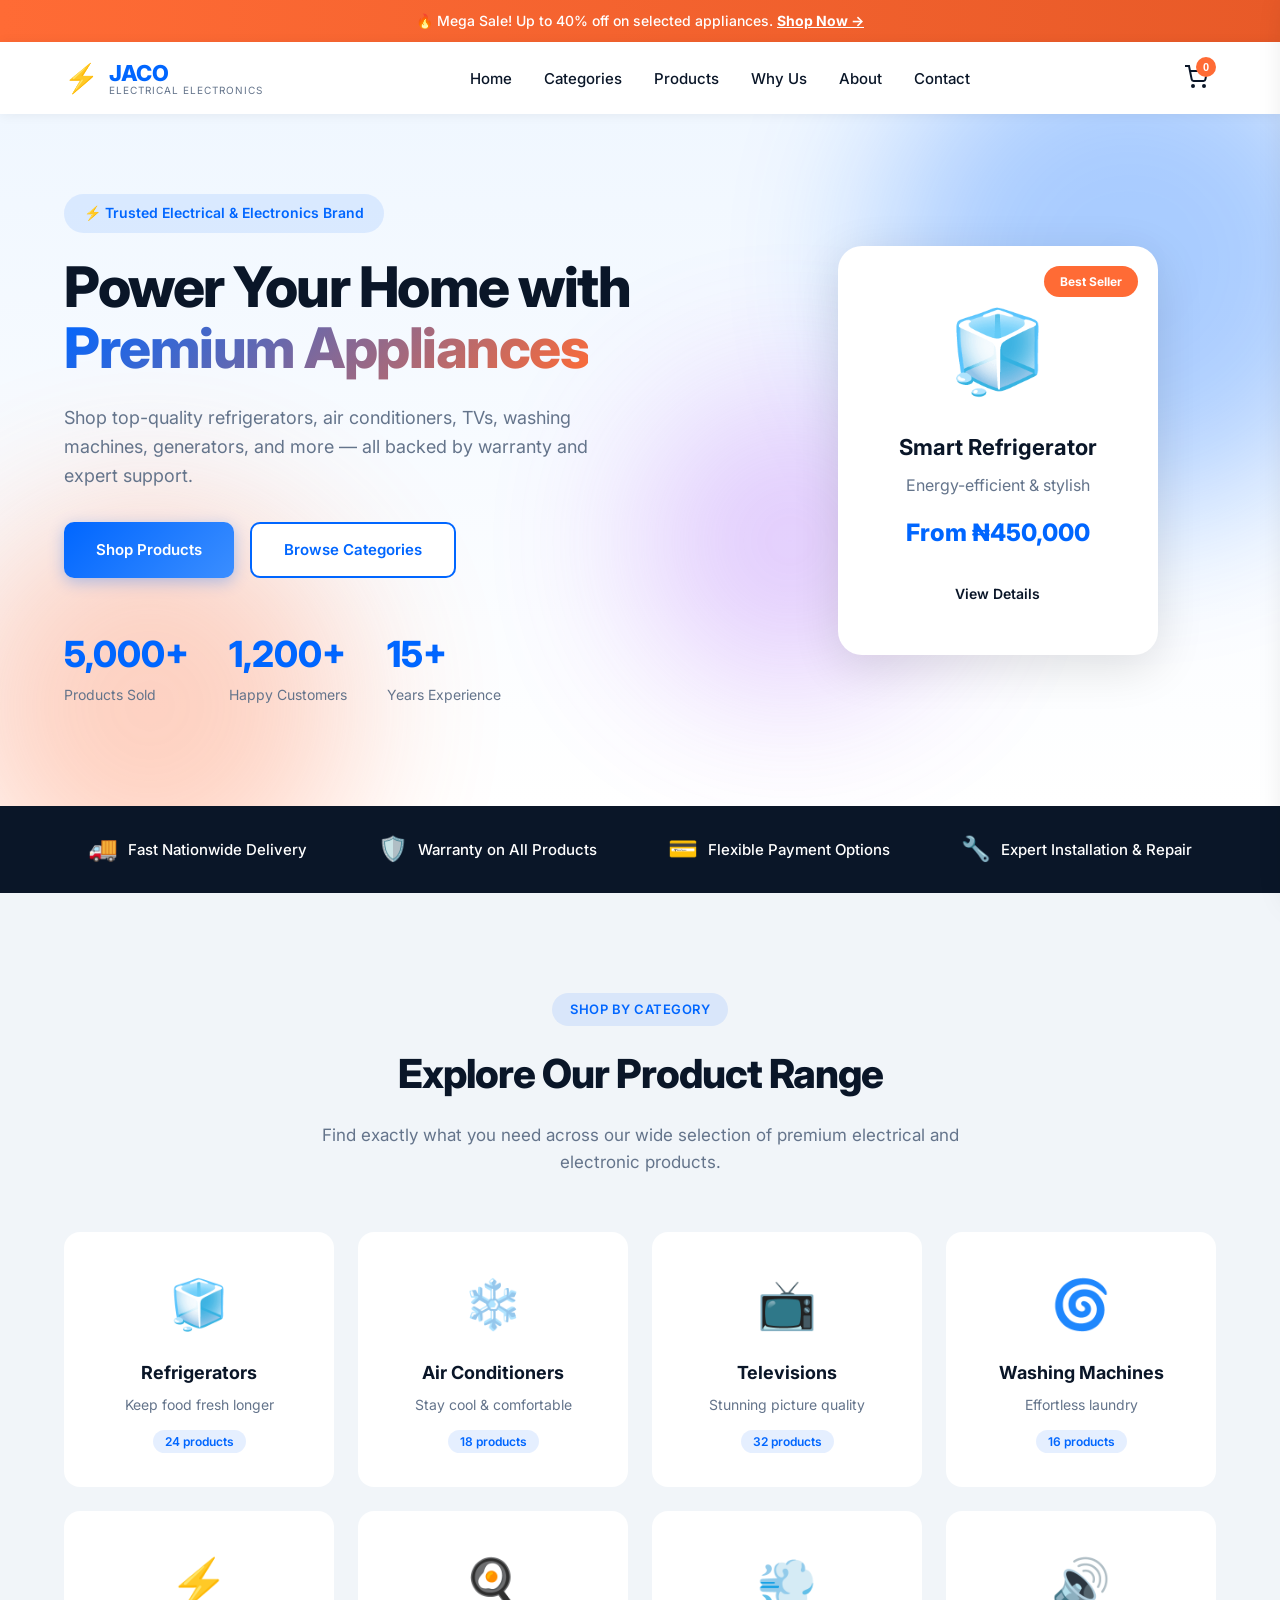
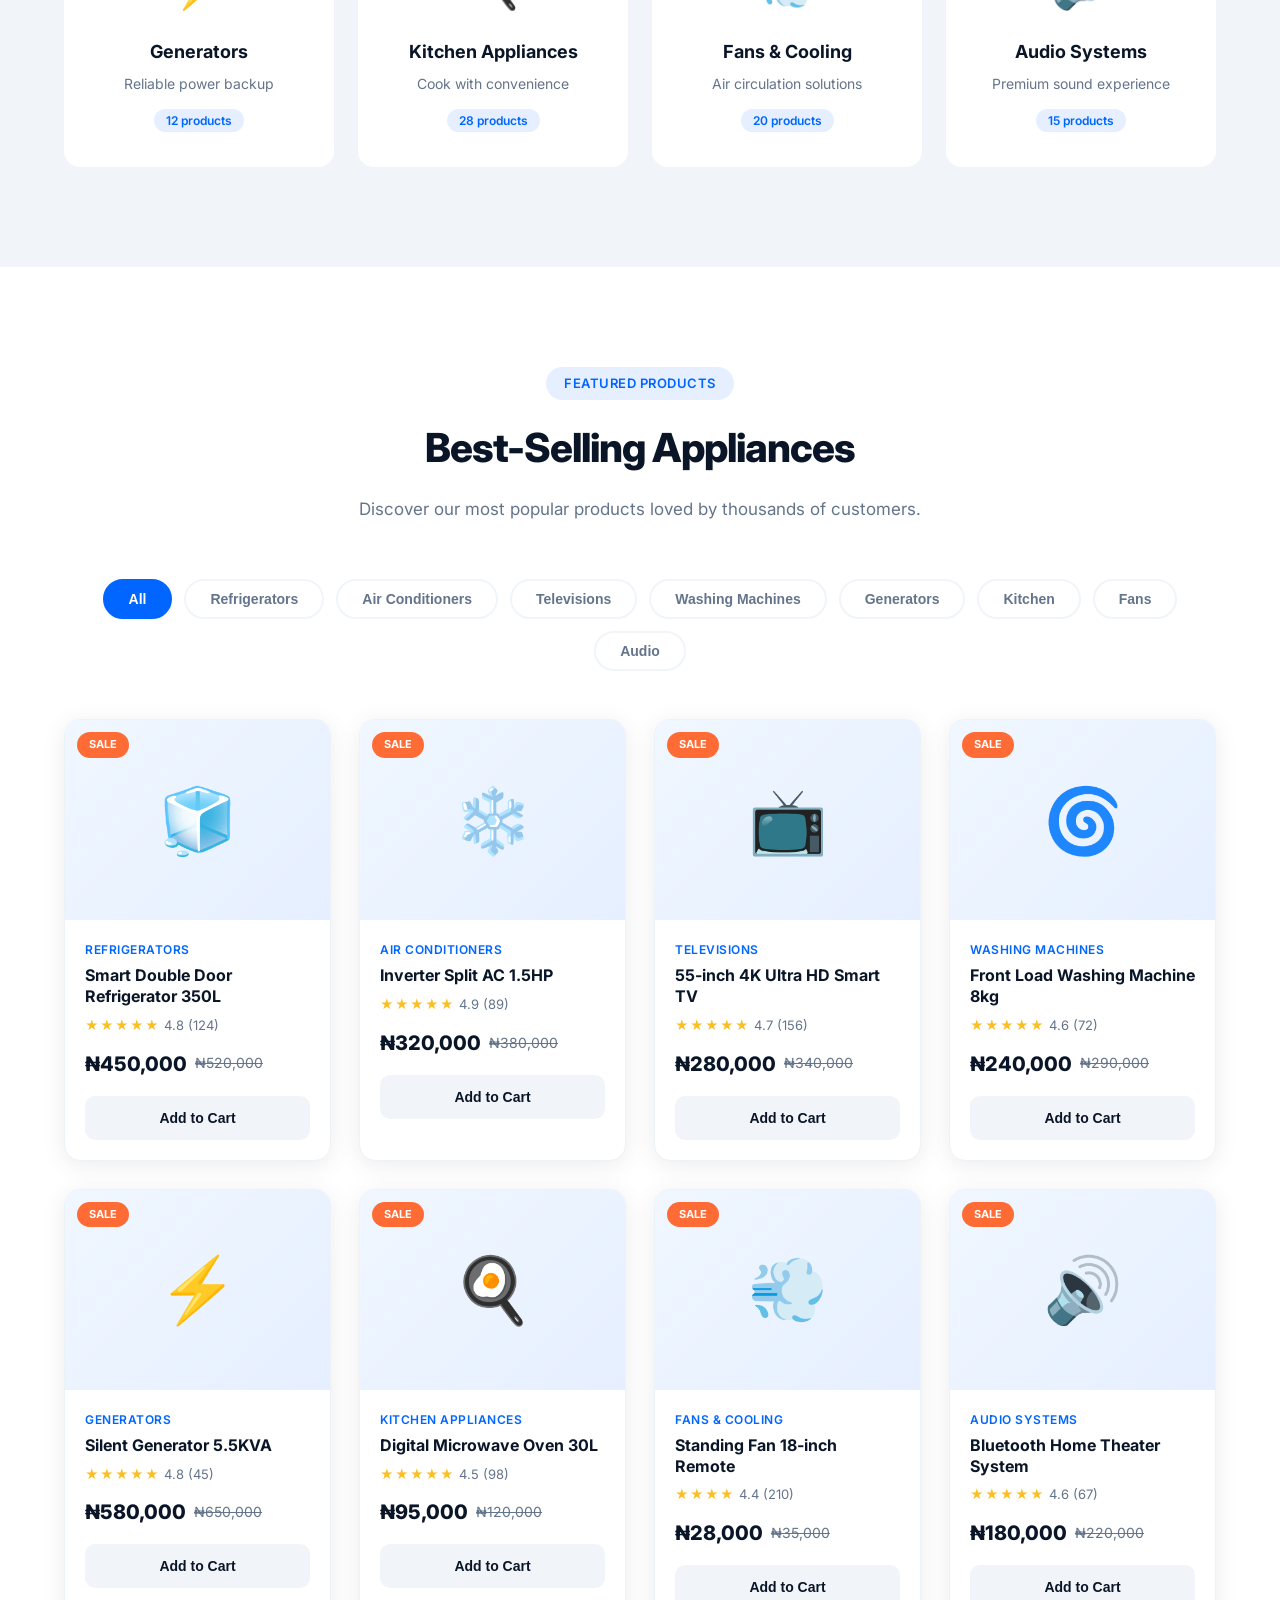
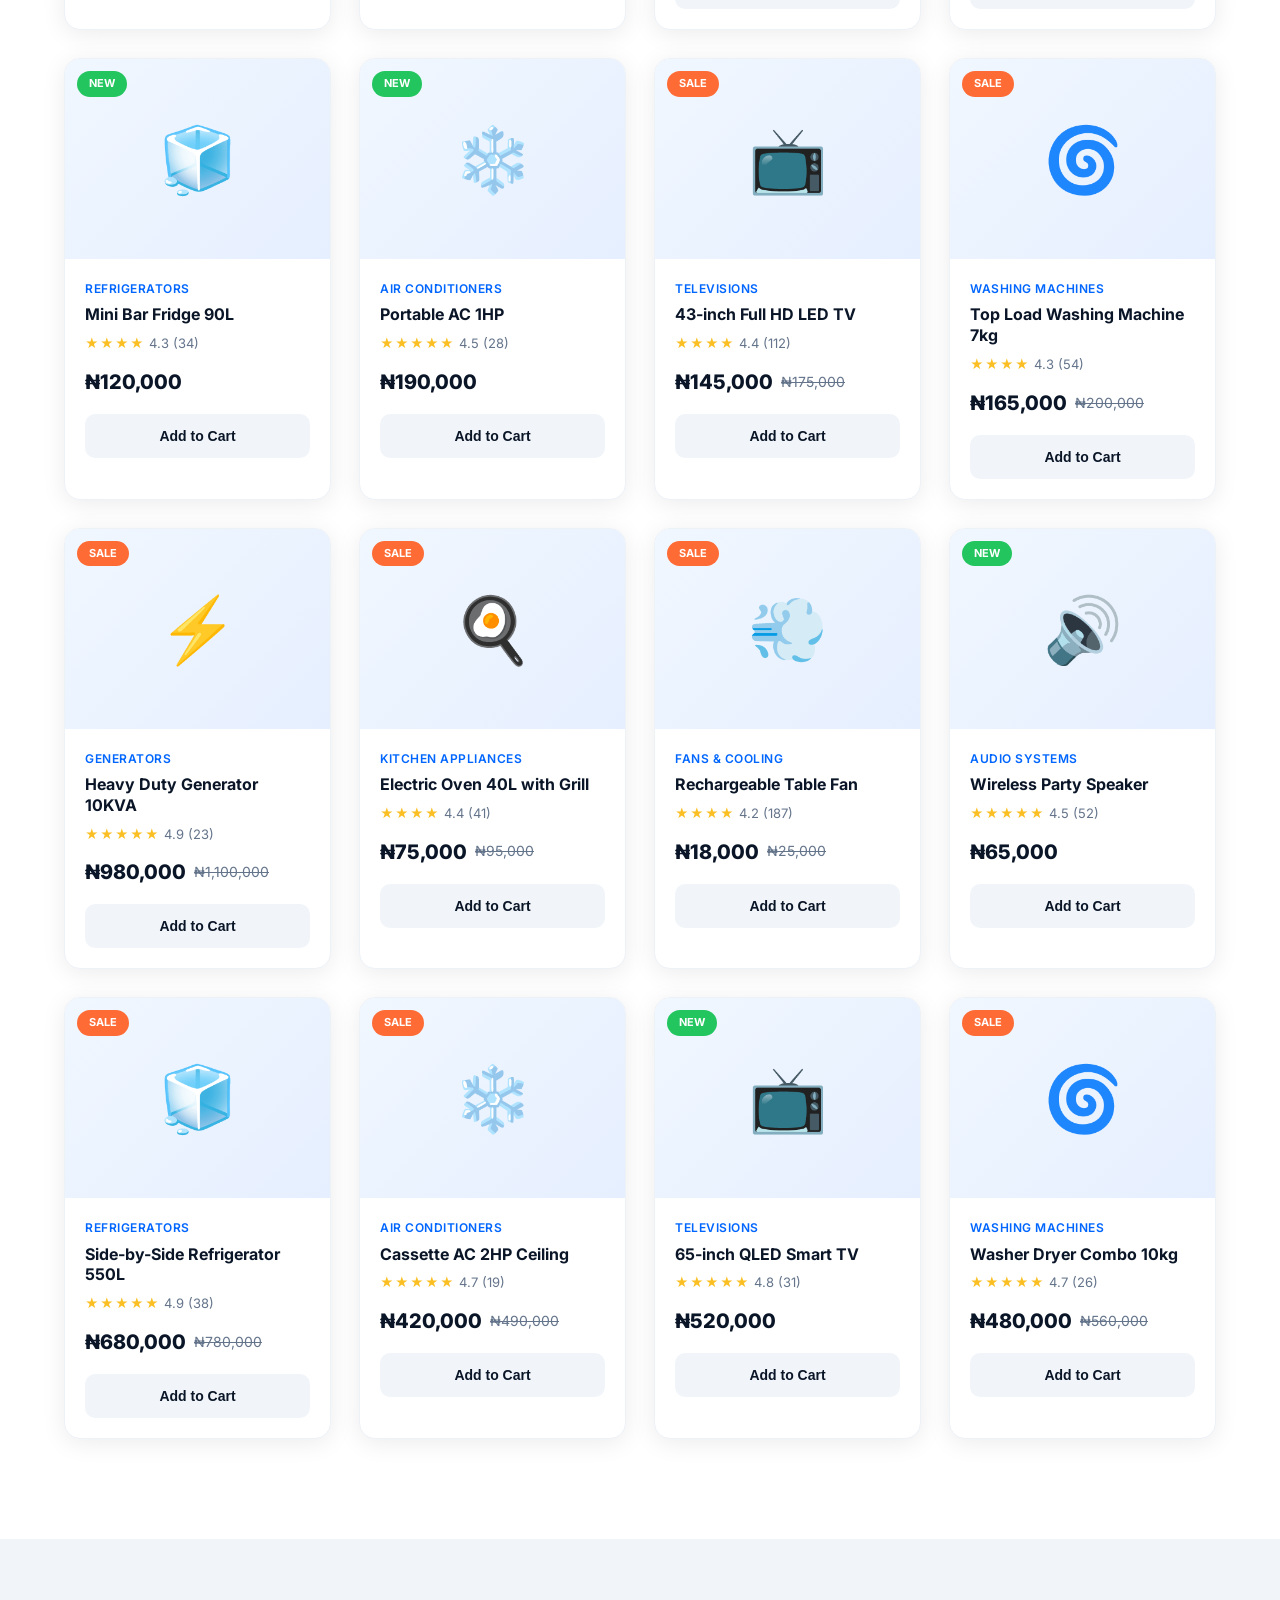
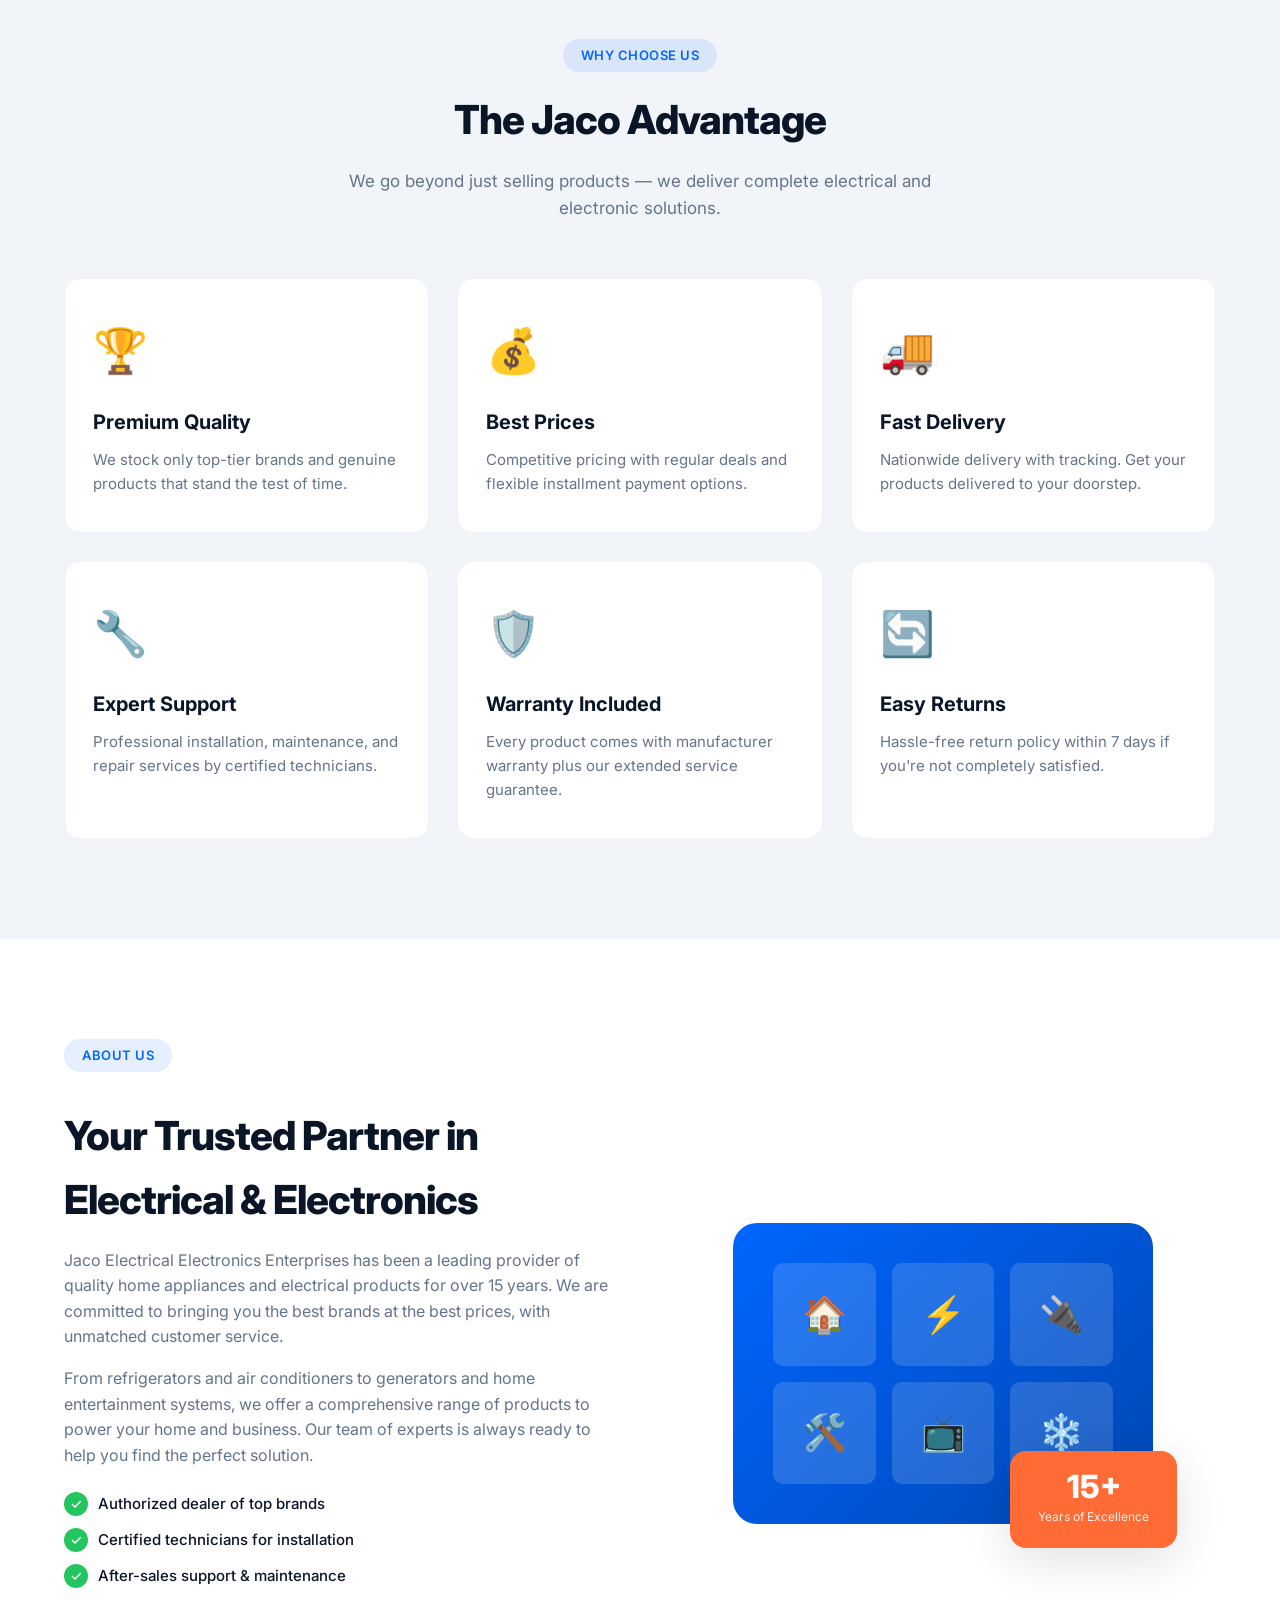
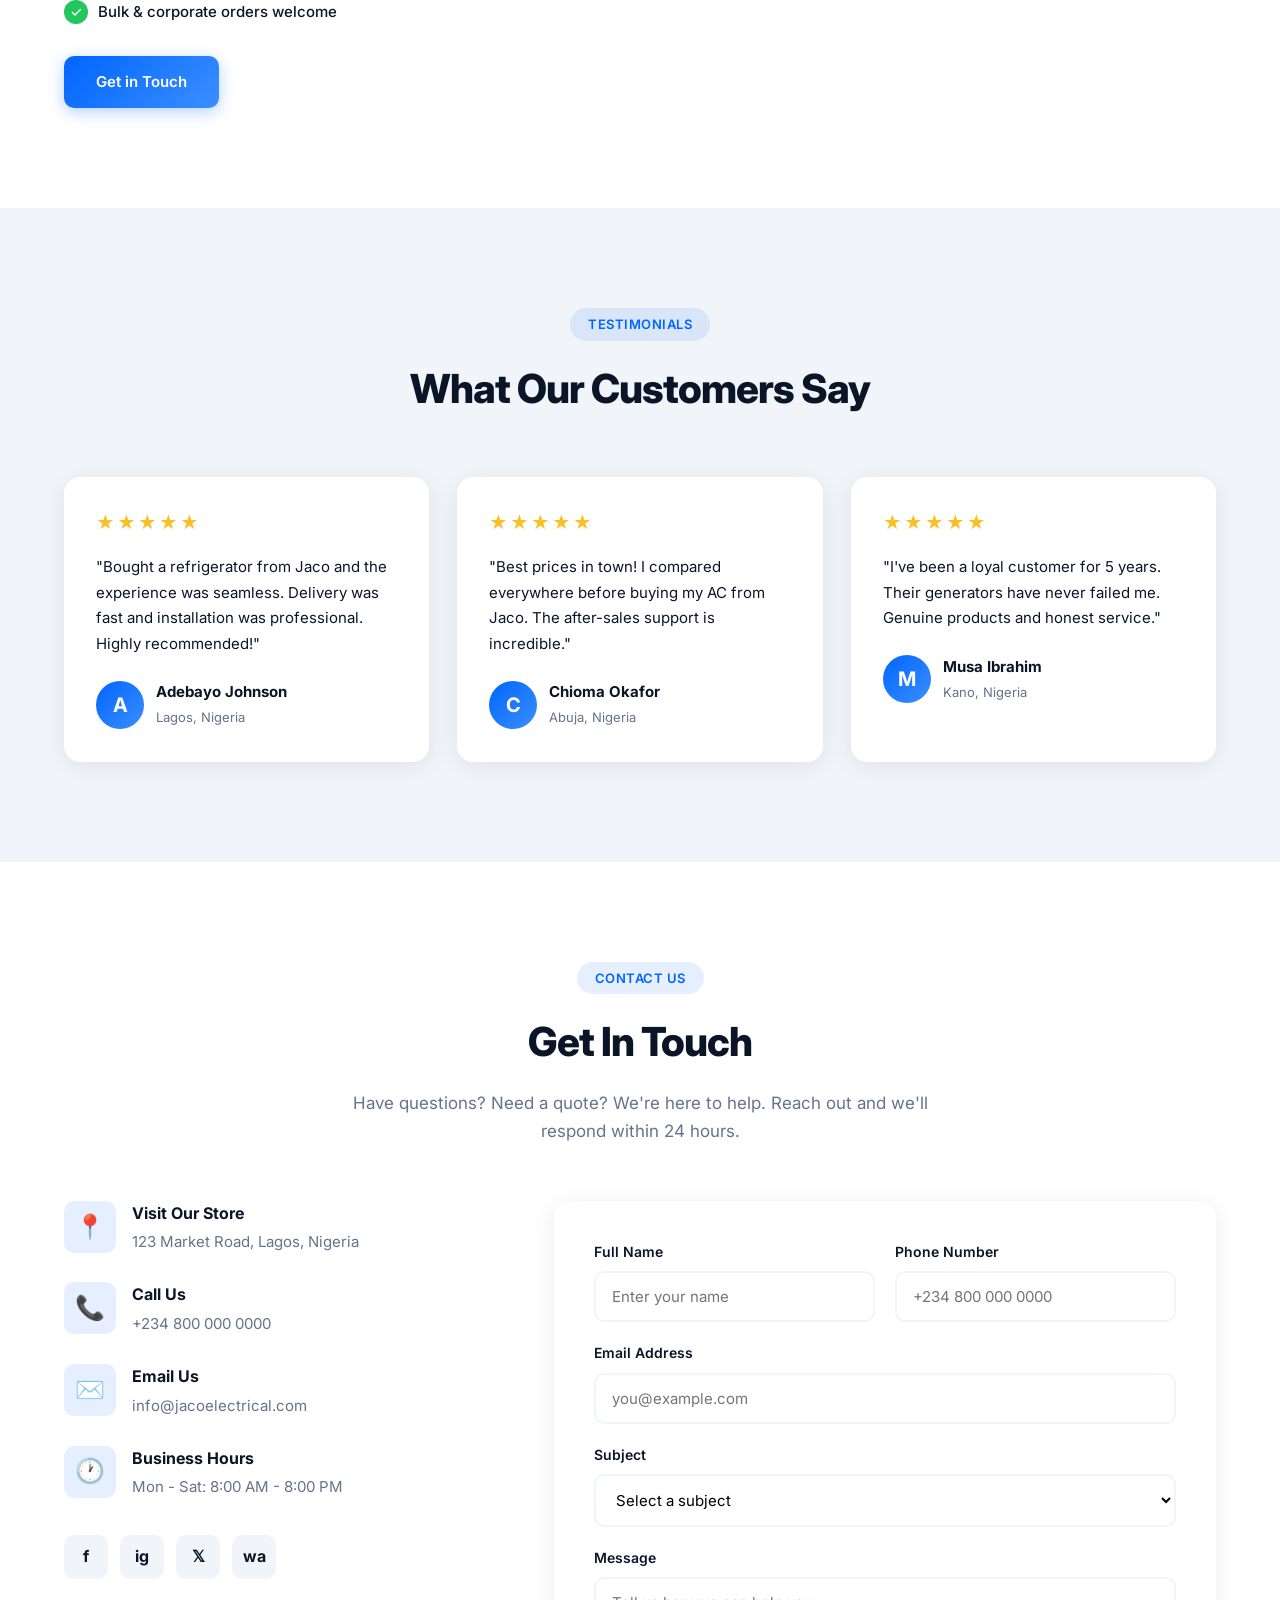
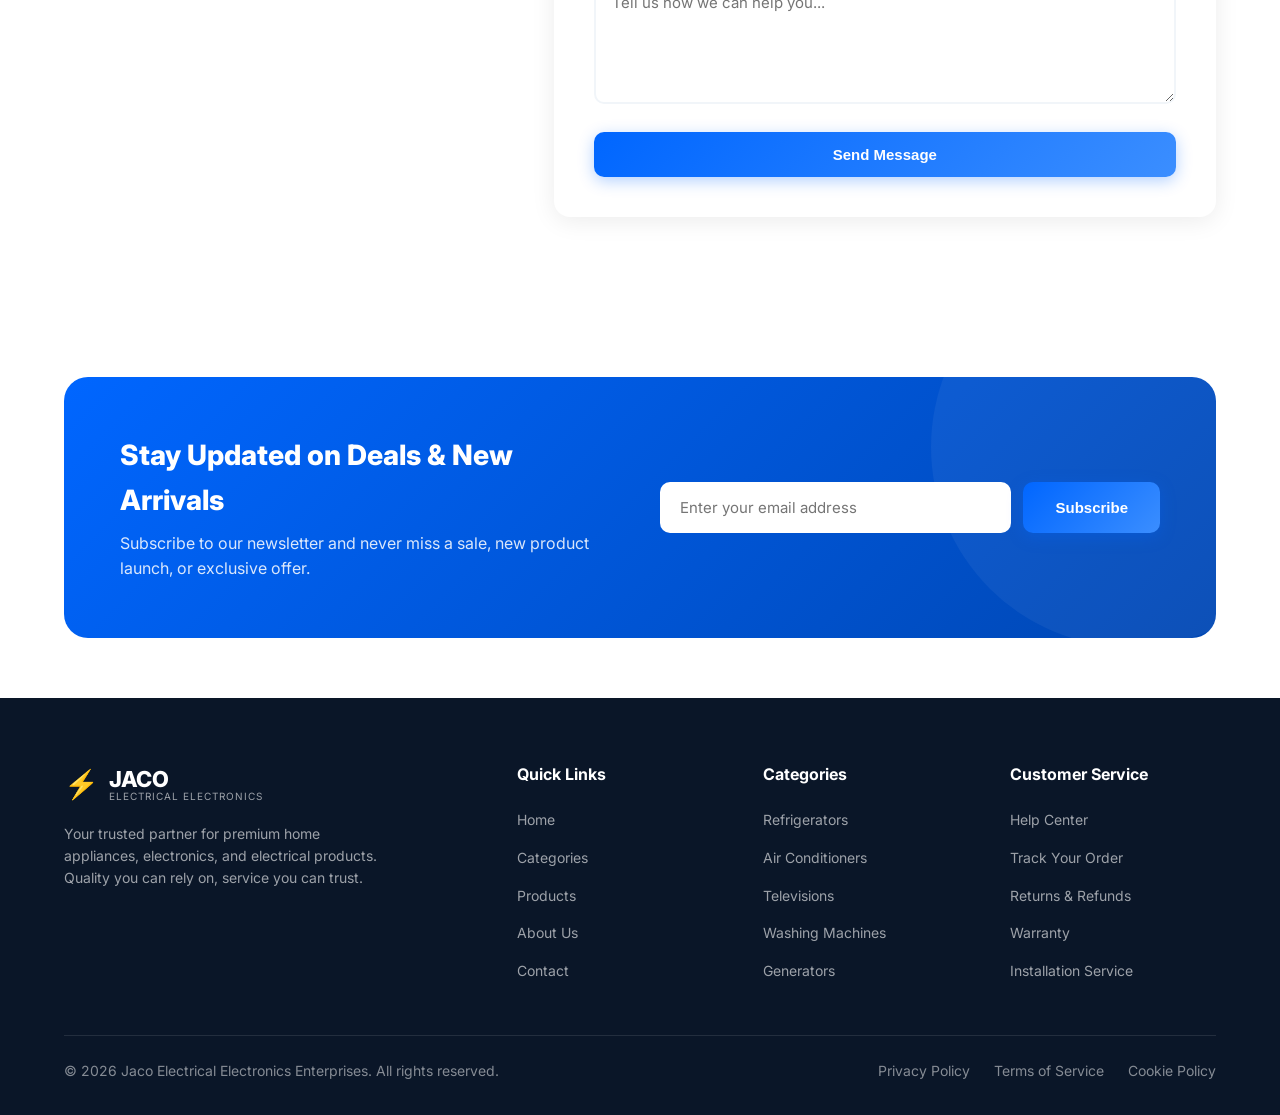
==== commit b6391da4: "Update print statement from 'Hello' to 'Goodbye'" ====
--- a/index.html
+++ b/index.html
@@ -14,7 +14,7 @@
 
 <div class="announcement-bar">
     <div class="container">
-        <p>🔥 Mega Sale! Up to 40% off on selected appliances. <a href="#products">Shop Now →</a></p>
+        <p id="announcementText">🔥 Mega Sale! Up to 40% off on selected appliances. <a href="#products">Shop Now →</a></p>
     </div>
 </div>
 
@@ -23,8 +23,8 @@
         <a href="#home" class="logo">
             <span class="logo-icon">⚡</span>
             <div class="logo-text">
-                <span class="logo-name">JACO</span>
-                <span class="logo-sub">Electrical Electronics</span>
+                <span class="logo-name" id="businessName">JACO</span>
+                <span class="logo-sub" id="tagline">Electrical Electronics</span>
             </div>
         </a>
         <ul class="nav-menu" id="navMenu">
@@ -59,23 +59,23 @@
     <div class="container hero-container">
         <div class="hero-content">
             <span class="hero-badge">⚡ Trusted Electrical & Electronics Brand</span>
-            <h1 class="hero-title">Power Your Home with <span class="gradient-text">Premium Appliances</span></h1>
-            <p class="hero-subtitle">Shop top-quality refrigerators, air conditioners, TVs, washing machines, generators, and more — all backed by warranty and expert support.</p>
+            <h1 class="hero-title" id="heroTitle">Power Your Home with <span class="gradient-text">Premium Appliances</span></h1>
+            <p class="hero-subtitle" id="heroSubtitle">Shop top-quality refrigerators, air conditioners, TVs, washing machines, generators, and more — all backed by warranty and expert support.</p>
             <div class="hero-buttons">
                 <a href="#products" class="btn btn-primary">Shop Products</a>
                 <a href="#categories" class="btn btn-secondary">Browse Categories</a>
             </div>
             <div class="hero-stats">
                 <div class="stat">
-                    <span class="stat-number" data-target="5000">0</span>
+                    <span class="stat-number" id="statProducts" data-target="5000">0</span>
                     <span class="stat-label">Products Sold</span>
                 </div>
                 <div class="stat">
-                    <span class="stat-number" data-target="1200">0</span>
+                    <span class="stat-number" id="statCustomers" data-target="1200">0</span>
                     <span class="stat-label">Happy Customers</span>
                 </div>
                 <div class="stat">
-                    <span class="stat-number" data-target="15">0</span>
+                    <span class="stat-number" id="statYears" data-target="15">0</span>
                     <span class="stat-label">Years Experience</span>
                 </div>
             </div>
@@ -199,11 +199,16 @@
             <div class="about-visual">
                 <div class="about-image-card">
                     <div class="about-icon-grid">
-                        <div class="about-icon-item">🏠</div><div class="about-icon-item">⚡</div><div class="about-icon-item">🔌</div>
-                        <div class="about-icon-item">🛠️</div><div class="about-icon-item">📺</div><div class="about-icon-item">❄️</div>
+                        <div class="about-icon-item">🏠</div>
+                        <div class="about-icon-item">⚡</div>
+                        <div class="about-icon-item">🔌</div>
+                        <div class="about-icon-item">🛠️</div>
+                        <div class="about-icon-item">📺</div>
+                        <div class="about-icon-item">❄️</div>
                     </div>
                     <div class="about-experience-badge">
-                        <span class="exp-number">15+</span><span class="exp-label">Years of Excellence</span>
+                        <span class="exp-number">15+</span>
+                        <span class="exp-label">Years of Excellence</span>
                     </div>
                 </div>
             </div>
@@ -221,17 +226,26 @@
             <div class="testimonial-card">
                 <div class="stars">★★★★★</div>
                 <p>"Bought a refrigerator from Jaco and the experience was seamless. Delivery was fast and installation was professional. Highly recommended!"</p>
-                <div class="testimonial-author"><div class="author-avatar">A</div><div><strong>Adebayo Johnson</strong><span>Lagos, Nigeria</span></div></div>
+                <div class="testimonial-author">
+                    <div class="author-avatar">A</div>
+                    <div><strong>Adebayo Johnson</strong><span>Lagos, Nigeria</span></div>
+                </div>
             </div>
             <div class="testimonial-card">
                 <div class="stars">★★★★★</div>
                 <p>"Best prices in town! I compared everywhere before buying my AC from Jaco. The after-sales support is incredible."</p>
-                <div class="testimonial-author"><div class="author-avatar">C</div><div><strong>Chioma Okafor</strong><span>Abuja, Nigeria</span></div></div>
+                <div class="testimonial-author">
+                    <div class="author-avatar">C</div>
+                    <div><strong>Chioma Okafor</strong><span>Abuja, Nigeria</span></div>
+                </div>
             </div>
             <div class="testimonial-card">
                 <div class="stars">★★★★★</div>
                 <p>"I've been a loyal customer for 5 years. Their generators have never failed me. Genuine products and honest service."</p>
-                <div class="testimonial-author"><div class="author-avatar">M</div><div><strong>Musa Ibrahim</strong><span>Kano, Nigeria</span></div></div>
+                <div class="testimonial-author">
+                    <div class="author-avatar">M</div>
+                    <div><strong>Musa Ibrahim</strong><span>Kano, Nigeria</span></div>
+                </div>
             </div>
         </div>
     </div>
@@ -246,29 +260,72 @@
         </div>
         <div class="contact-container">
             <div class="contact-info">
-                <div class="contact-item"><div class="contact-icon">📍</div><div><h4>Visit Our Store</h4><p>123 Market Road, Lagos, Nigeria</p></div></div>
-                <div class="contact-item"><div class="contact-icon">📞</div><div><h4>Call Us</h4><p>+234 800 000 0000</p></div></div>
-                <div class="contact-item"><div class="contact-icon">✉️</div><div><h4>Email Us</h4><p>info@jacoelectronic.com</p></div></div>
-                <div class="contact-item"><div class="contact-icon">🕐</div><div><h4>Business Hours</h4><p>Mon - Sat: 8:00 AM - 8:00 PM</p></div></div>
+                <div class="contact-item">
+                    <div class="contact-icon">📍</div>
+                    <div>
+                        <h4>Visit Our Store</h4>
+                        <p id="addressText">123 Market Road, Lagos, Nigeria</p>
+                    </div>
+                </div>
+                <div class="contact-item">
+                    <div class="contact-icon">📞</div>
+                    <div>
+                        <h4>Call Us</h4>
+                        <p id="phoneText">+234 800 000 0000</p>
+                    </div>
+                </div>
+                <div class="contact-item">
+                    <div class="contact-icon">✉️</div>
+                    <div>
+                        <h4>Email Us</h4>
+                        <p id="emailText">info@jacoelectrical.com</p>
+                    </div>
+                </div>
+                <div class="contact-item">
+                    <div class="contact-icon">🕐</div>
+                    <div>
+                        <h4>Business Hours</h4>
+                        <p id="hoursText">Mon - Sat: 8:00 AM - 8:00 PM</p>
+                    </div>
+                </div>
                 <div class="contact-socials">
-                    <a href="#" class="social-link" aria-label="Facebook">f</a>
-                    <a href="#" class="social-link" aria-label="Instagram">ig</a>
-                    <a href="#" class="social-link" aria-label="Twitter">𝕏</a>
-                    <a href="#" class="social-link" aria-label="WhatsApp">wa</a>
+                    <a href="#" class="social-link" id="facebookLink" aria-label="Facebook">f</a>
+                    <a href="#" class="social-link" id="instagramLink" aria-label="Instagram">ig</a>
+                    <a href="#" class="social-link" id="twitterLink" aria-label="Twitter">𝕏</a>
+                    <a href="#" class="social-link" id="whatsappLink" aria-label="WhatsApp">wa</a>
                 </div>
             </div>
             <form class="contact-form" id="contactForm">
                 <div class="form-row">
-                    <div class="form-group"><label>Full Name</label><input type="text" name="name" placeholder="Enter your name" required></div>
-                    <div class="form-group"><label>Phone Number</label><input type="tel" name="phone" placeholder="+234 800 000 0000" required></div>
-                </div>
-                <div class="form-group"><label>Email Address</label><input type="email" name="email" placeholder="you@example.com" required></div>
-                <div class="form-group"><label>Subject</label><select name="subject" required>
-                    <option value="">Select a subject</option>
-                    <option>Product Inquiry</option><option>Price Quote Request</option><option>Installation Service</option>
-                    <option>Repair & Maintenance</option><option>Bulk / Corporate Order</option><option>Other</option>
-                </select></div>
-                <div class="form-group"><label>Message</label><textarea name="message" rows="5" placeholder="Tell us how we can help you..." required></textarea></div>
+                    <div class="form-group">
+                        <label>Full Name</label>
+                        <input type="text" name="name" placeholder="Enter your name" required>
+                    </div>
+                    <div class="form-group">
+                        <label>Phone Number</label>
+                        <input type="tel" name="phone" placeholder="+234 800 000 0000" required>
+                    </div>
+                </div>
+                <div class="form-group">
+                    <label>Email Address</label>
+                    <input type="email" name="email" placeholder="you@example.com" required>
+                </div>
+                <div class="form-group">
+                    <label>Subject</label>
+                    <select name="subject" required>
+                        <option value="">Select a subject</option>
+                        <option>Product Inquiry</option>
+                        <option>Price Quote Request</option>
+                        <option>Installation Service</option>
+                        <option>Repair & Maintenance</option>
+                        <option>Bulk / Corporate Order</option>
+                        <option>Other</option>
+                    </select>
+                </div>
+                <div class="form-group">
+                    <label>Message</label>
+                    <textarea name="message" rows="5" placeholder="Tell us how we can help you..." required></textarea>
+                </div>
                 <button type="submit" class="btn btn-primary btn-full">Send Message</button>
                 <div class="form-success" id="formSuccess">✓ Thank you! Your message has been sent. We'll get back to you within 24 hours.</div>
             </form>
@@ -297,41 +354,73 @@
             <div class="footer-col">
                 <a href="#home" class="logo">
                     <span class="logo-icon">⚡</span>
-                    <div class="logo-text"><span class="logo-name">JACO</span><span class="logo-sub">Electrical Electronics</span></div>
+                    <div class="logo-text">
+                        <span class="logo-name" id="footerBusinessName">JACO</span>
+                        <span class="logo-sub" id="footerTagline">Electrical Electronics</span>
+                    </div>
                 </a>
                 <p class="footer-desc">Your trusted partner for premium home appliances, electronics, and electrical products. Quality you can rely on, service you can trust.</p>
             </div>
-            <div class="footer-col"><h4>Quick Links</h4><ul>
-                <li><a href="#home">Home</a></li><li><a href="#categories">Categories</a></li>
-                <li><a href="#products">Products</a></li><li><a href="#about">About Us</a></li><li><a href="#contact">Contact</a></li>
-            </ul></div>
-            <div class="footer-col"><h4>Categories</h4><ul>
-                <li><a href="#products">Refrigerators</a></li><li><a href="#products">Air Conditioners</a></li>
-                <li><a href="#products">Televisions</a></li><li><a href="#products">Washing Machines</a></li><li><a href="#products">Generators</a></li>
-            </ul></div>
-            <div class="footer-col"><h4>Customer Service</h4><ul>
-                <li><a href="#contact">Help Center</a></li><li><a href="#contact">Track Your Order</a></li>
-                <li><a href="#contact">Returns & Refunds</a></li><li><a href="#contact">Warranty</a></li><li><a href="#contact">Installation Service</a></li>
-            </ul></div>
+            <div class="footer-col">
+                <h4>Quick Links</h4>
+                <ul>
+                    <li><a href="#home">Home</a></li>
+                    <li><a href="#categories">Categories</a></li>
+                    <li><a href="#products">Products</a></li>
+                    <li><a href="#about">About Us</a></li>
+                    <li><a href="#contact">Contact</a></li>
+                </ul>
+            </div>
+            <div class="footer-col">
+                <h4>Categories</h4>
+                <ul>
+                    <li><a href="#products">Refrigerators</a></li>
+                    <li><a href="#products">Air Conditioners</a></li>
+                    <li><a href="#products">Televisions</a></li>
+                    <li><a href="#products">Washing Machines</a></li>
+                    <li><a href="#products">Generators</a></li>
+                </ul>
+            </div>
+            <div class="footer-col">
+                <h4>Customer Service</h4>
+                <ul>
+                    <li><a href="#contact">Help Center</a></li>
+                    <li><a href="#contact">Track Your Order</a></li>
+                    <li><a href="#contact">Returns & Refunds</a></li>
+                    <li><a href="#contact">Warranty</a></li>
+                    <li><a href="#contact">Installation Service</a></li>
+                </ul>
+            </div>
         </div>
         <div class="footer-bottom">
             <p>&copy; 2026 Jaco Electrical Electronics Enterprises. All rights reserved.</p>
-            <div class="footer-links"><a href="#">Privacy Policy</a><a href="#">Terms of Service</a><a href="#">Cookie Policy</a></div>
+            <div class="footer-links">
+                <a href="#">Privacy Policy</a>
+                <a href="#">Terms of Service</a>
+                <a href="#">Cookie Policy</a>
+            </div>
         </div>
     </div>
 </footer>
 
 <div class="cart-overlay" id="cartOverlay"></div>
 <div class="cart-drawer" id="cartDrawer">
-    <div class="cart-header"><h3>Your Cart (<span id="cartItemCount">0</span>)</h3><button class="cart-close" id="cartClose">✕</button></div>
+    <div class="cart-header">
+        <h3>Your Cart (<span id="cartItemCount">0</span>)</h3>
+        <button class="cart-close" id="cartClose">✕</button>
+    </div>
     <div class="cart-body" id="cartBody">
         <div class="cart-empty" id="cartEmpty">
-            <div class="cart-empty-icon">🛒</div><p>Your cart is empty</p>
+            <div class="cart-empty-icon">🛒</div>
+            <p>Your cart is empty</p>
             <a href="#products" class="btn btn-small" id="cartShopBtn">Start Shopping</a>
         </div>
     </div>
     <div class="cart-footer" id="cartFooter" style="display:none;">
-        <div class="cart-total"><span>Total:</span><span id="cartTotal">₦0</span></div>
+        <div class="cart-total">
+            <span>Total:</span>
+            <span id="cartTotal">₦0</span>
+        </div>
         <button class="btn btn-primary btn-full" id="checkoutBtn">Checkout via WhatsApp</button>
     </div>
 </div>
